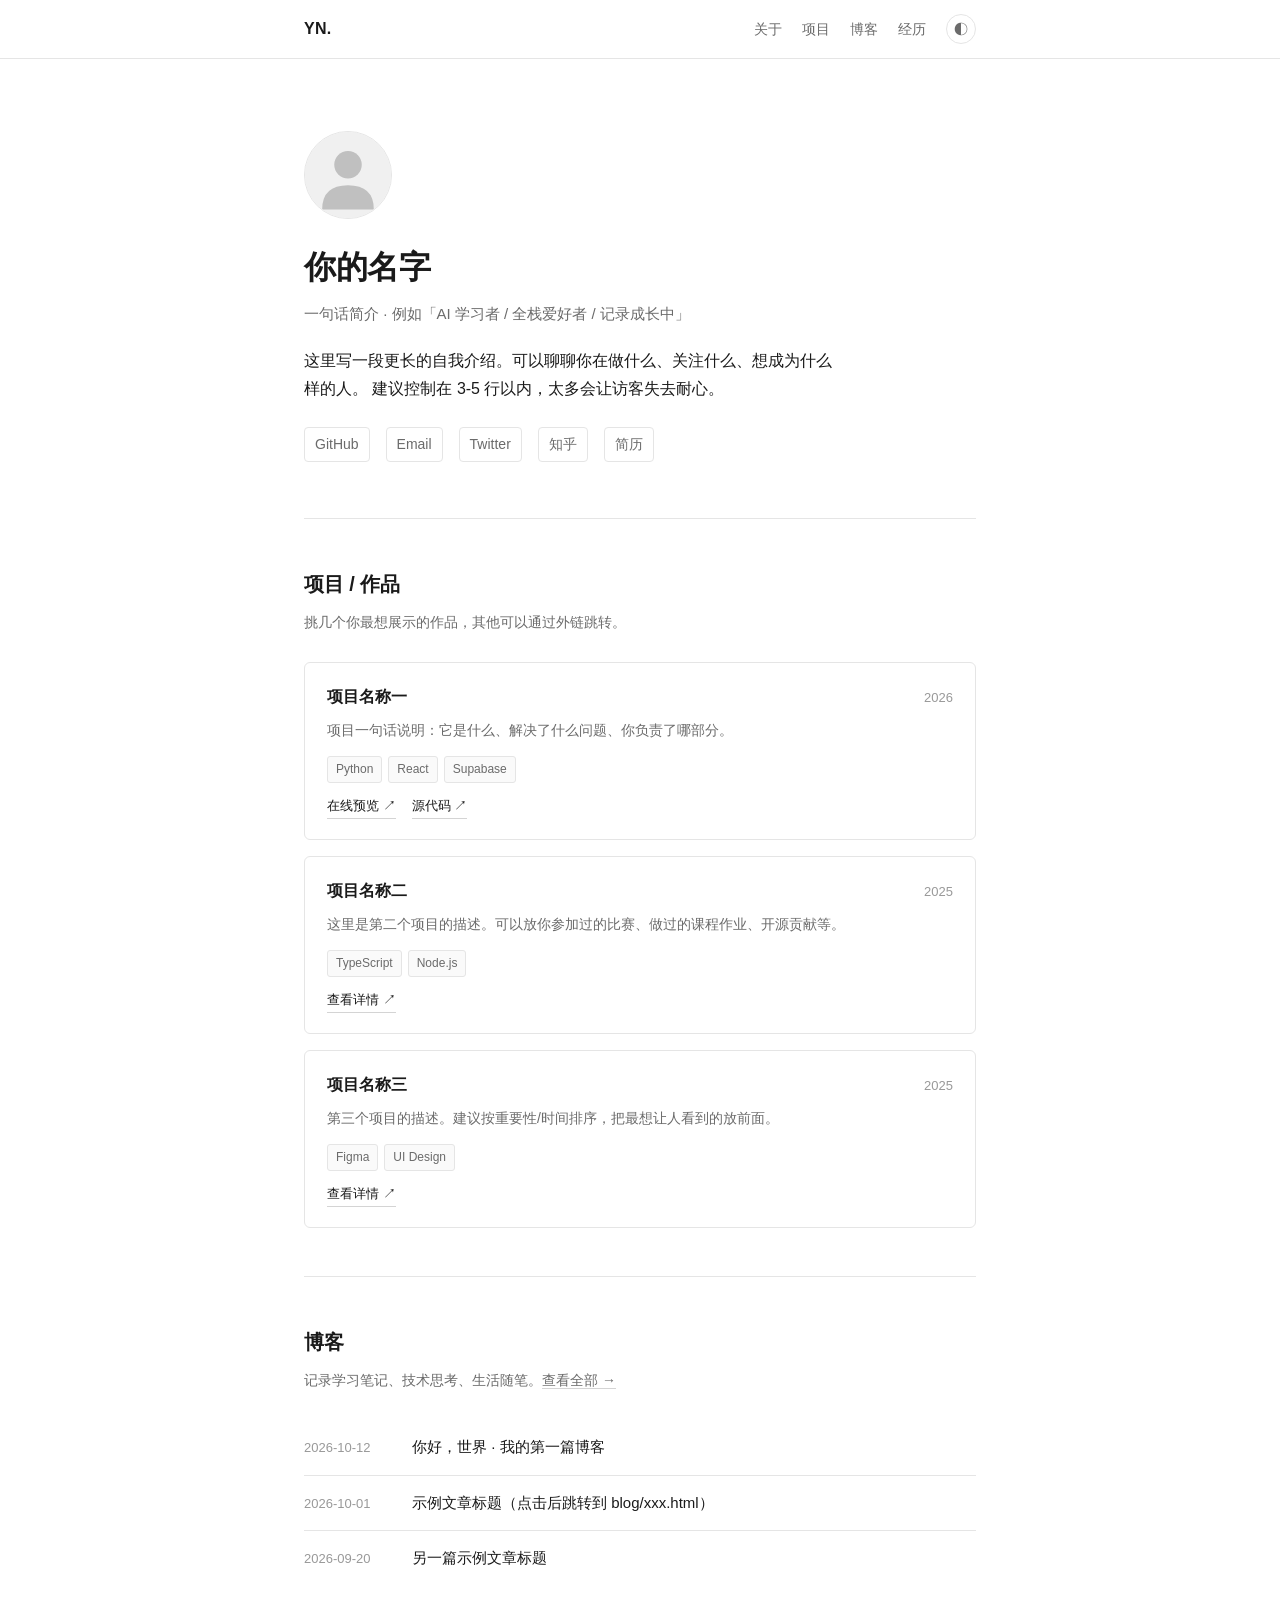
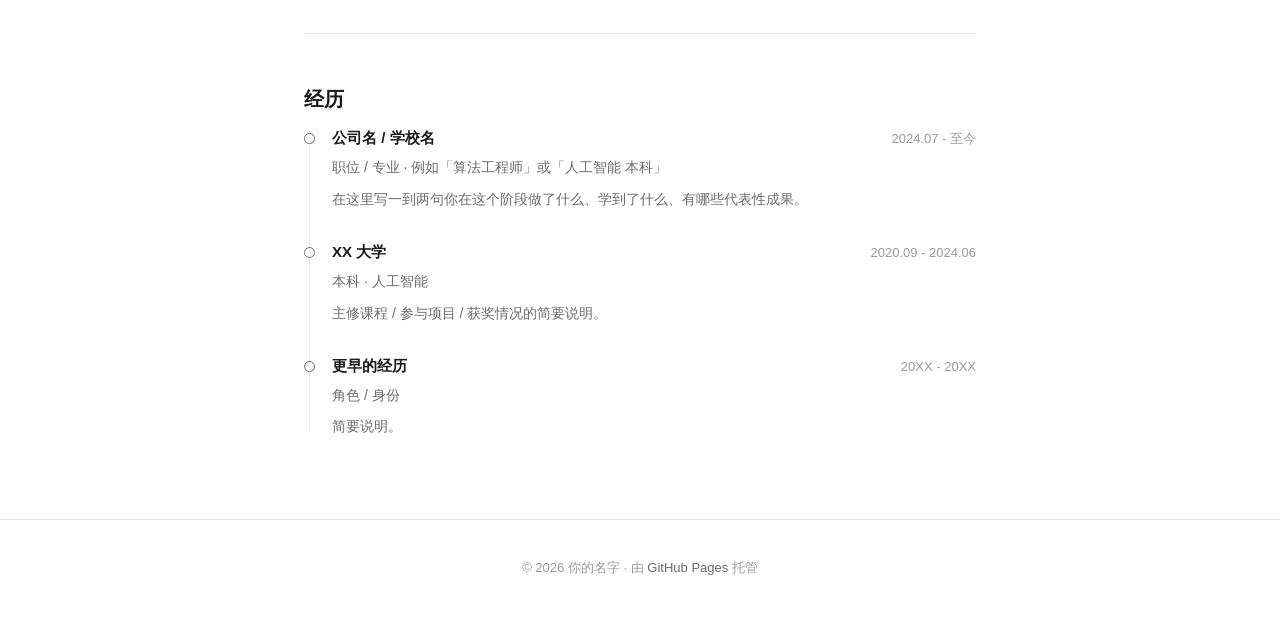
==== index.html @ 30de7ca3 "init: personal homepage skeleton" ====
<!DOCTYPE html>
<html lang="zh-CN">
<head>
  <meta charset="UTF-8" />
  <meta name="viewport" content="width=device-width, initial-scale=1.0" />
  <title>你的名字 · 个人主页</title>
  <meta name="description" content="个人主页 - 自我介绍、项目作品、博客文章与经历" />
  <link rel="stylesheet" href="styles.css" />
  <link rel="icon" href="assets/favicon.svg" type="image/svg+xml" />
</head>
<body>
  <!-- 顶部导航 -->
  <header class="nav">
    <div class="nav-inner">
      <a href="#top" class="nav-logo">YN.</a>
      <nav class="nav-links">
        <a href="#about">关于</a>
        <a href="#projects">项目</a>
        <a href="#blog">博客</a>
        <a href="#timeline">经历</a>
        <button id="theme-toggle" class="theme-toggle" aria-label="切换主题">◐</button>
      </nav>
    </div>
  </header>

  <main id="top" class="container">

    <!-- ========== 1. 自我介绍 ========== -->
    <section class="hero" id="about">
      <div class="hero-avatar">
        <!-- 替换成你自己的头像：把 assets/avatar.svg 换成 avatar.jpg 即可 -->
        <img src="assets/avatar.svg" alt="头像" />
      </div>
      <h1 class="hero-name">你的名字</h1>
      <p class="hero-tagline">一句话简介 · 例如「AI 学习者 / 全栈爱好者 / 记录成长中」</p>
      <p class="hero-bio">
        这里写一段更长的自我介绍。可以聊聊你在做什么、关注什么、想成为什么样的人。
        建议控制在 3-5 行以内，太多会让访客失去耐心。
      </p>
      <div class="hero-links">
        <a href="https://github.com/your-username" target="_blank" rel="noopener">GitHub</a>
        <a href="mailto:you@example.com">Email</a>
        <a href="https://twitter.com/your-username" target="_blank" rel="noopener">Twitter</a>
        <a href="https://www.zhihu.com/people/your-username" target="_blank" rel="noopener">知乎</a>
        <a href="assets/resume.pdf" target="_blank">简历</a>
      </div>
    </section>

    <!-- ========== 2. 项目 / 作品展示 ========== -->
    <section class="section" id="projects">
      <h2 class="section-title">项目 / 作品</h2>
      <p class="section-desc">挑几个你最想展示的作品，其他可以通过外链跳转。</p>

      <div class="project-grid">
        <!-- 项目卡片模板：复制这一块即可新增 -->
        <article class="card">
          <div class="card-header">
            <h3 class="card-title">项目名称一</h3>
            <span class="card-year">2026</span>
          </div>
          <p class="card-desc">
            项目一句话说明：它是什么、解决了什么问题、你负责了哪部分。
          </p>
          <div class="card-tags">
            <span class="tag">Python</span>
            <span class="tag">React</span>
            <span class="tag">Supabase</span>
          </div>
          <div class="card-links">
            <a href="https://your-demo-link.com" target="_blank" rel="noopener">在线预览 ↗</a>
            <a href="https://github.com/your-username/repo" target="_blank" rel="noopener">源代码 ↗</a>
          </div>
        </article>

        <article class="card">
          <div class="card-header">
            <h3 class="card-title">项目名称二</h3>
            <span class="card-year">2025</span>
          </div>
          <p class="card-desc">
            这里是第二个项目的描述。可以放你参加过的比赛、做过的课程作业、开源贡献等。
          </p>
          <div class="card-tags">
            <span class="tag">TypeScript</span>
            <span class="tag">Node.js</span>
          </div>
          <div class="card-links">
            <a href="#" target="_blank" rel="noopener">查看详情 ↗</a>
          </div>
        </article>

        <article class="card">
          <div class="card-header">
            <h3 class="card-title">项目名称三</h3>
            <span class="card-year">2025</span>
          </div>
          <p class="card-desc">
            第三个项目的描述。建议按重要性/时间排序，把最想让人看到的放前面。
          </p>
          <div class="card-tags">
            <span class="tag">Figma</span>
            <span class="tag">UI Design</span>
          </div>
          <div class="card-links">
            <a href="#" target="_blank" rel="noopener">查看详情 ↗</a>
          </div>
        </article>
      </div>
    </section>

    <!-- ========== 3. 博客文章 ========== -->
    <section class="section" id="blog">
      <h2 class="section-title">博客</h2>
      <p class="section-desc">记录学习笔记、技术思考、生活随笔。<a href="blog/index.html">查看全部 →</a></p>

      <ul class="post-list">
        <!-- 文章条目模板：复制这一行即可新增 -->
        <li class="post-item">
          <a href="blog/hello-world.html">
            <span class="post-date">2026-10-12</span>
            <span class="post-title">你好，世界 · 我的第一篇博客</span>
          </a>
        </li>
        <li class="post-item">
          <a href="#">
            <span class="post-date">2026-10-01</span>
            <span class="post-title">示例文章标题（点击后跳转到 blog/xxx.html）</span>
          </a>
        </li>
        <li class="post-item">
          <a href="#">
            <span class="post-date">2026-09-20</span>
            <span class="post-title">另一篇示例文章标题</span>
          </a>
        </li>
      </ul>
    </section>

    <!-- ========== 4. 简历 / 经历时间线 ========== -->
    <section class="section" id="timeline">
      <h2 class="section-title">经历</h2>

      <ol class="timeline">
        <!-- 时间线条目模板 -->
        <li class="timeline-item">
          <div class="timeline-marker"></div>
          <div class="timeline-content">
            <div class="timeline-header">
              <h3>公司名 / 学校名</h3>
              <span class="timeline-period">2024.07 - 至今</span>
            </div>
            <p class="timeline-role">职位 / 专业 · 例如「算法工程师」或「人工智能 本科」</p>
            <p class="timeline-desc">
              在这里写一到两句你在这个阶段做了什么、学到了什么、有哪些代表性成果。
            </p>
          </div>
        </li>

        <li class="timeline-item">
          <div class="timeline-marker"></div>
          <div class="timeline-content">
            <div class="timeline-header">
              <h3>XX 大学</h3>
              <span class="timeline-period">2020.09 - 2024.06</span>
            </div>
            <p class="timeline-role">本科 · 人工智能</p>
            <p class="timeline-desc">
              主修课程 / 参与项目 / 获奖情况的简要说明。
            </p>
          </div>
        </li>

        <li class="timeline-item">
          <div class="timeline-marker"></div>
          <div class="timeline-content">
            <div class="timeline-header">
              <h3>更早的经历</h3>
              <span class="timeline-period">20XX - 20XX</span>
            </div>
            <p class="timeline-role">角色 / 身份</p>
            <p class="timeline-desc">简要说明。</p>
          </div>
        </li>
      </ol>
    </section>

  </main>

  <footer class="footer">
    <div class="container">
      <p>© <span id="year">2026</span> 你的名字 · 由 <a href="https://pages.github.com/" target="_blank" rel="noopener">GitHub Pages</a> 托管</p>
    </div>
  </footer>

  <script src="script.js"></script>
</body>
</html>
---- styles.css ----
/* ============================================================
   极简黑白灰主题 · 个人主页样式
   所有颜色都走 CSS 变量，改主题色只改这里
   ============================================================ */

:root {
  /* 亮色主题（默认） */
  --bg: #ffffff;
  --bg-alt: #fafafa;
  --fg: #1a1a1a;
  --fg-muted: #6b6b6b;
  --fg-subtle: #999999;
  --border: #e5e5e5;
  --border-strong: #d4d4d4;
  --accent: #1a1a1a;
  --code-bg: #f5f5f5;
}

[data-theme="dark"] {
  /* 暗色主题 */
  --bg: #0f0f0f;
  --bg-alt: #161616;
  --fg: #ededed;
  --fg-muted: #a3a3a3;
  --fg-subtle: #737373;
  --border: #262626;
  --border-strong: #333333;
  --accent: #ededed;
  --code-bg: #1a1a1a;
}

/* ---------- 基础重置 ---------- */
*,
*::before,
*::after {
  box-sizing: border-box;
}

html {
  scroll-behavior: smooth;
  scroll-padding-top: 80px;
}

body {
  margin: 0;
  font-family: -apple-system, BlinkMacSystemFont, "Segoe UI", "PingFang SC",
    "Hiragino Sans GB", "Microsoft YaHei", "Helvetica Neue", Arial, sans-serif;
  font-size: 16px;
  line-height: 1.75;
  color: var(--fg);
  background: var(--bg);
  -webkit-font-smoothing: antialiased;
  -moz-osx-font-smoothing: grayscale;
  transition: background-color 0.25s ease, color 0.25s ease;
}

a {
  color: var(--fg);
  text-decoration: none;
  border-bottom: 1px solid transparent;
  transition: border-color 0.15s ease, opacity 0.15s ease;
}

a:hover {
  border-bottom-color: var(--fg);
}

img {
  max-width: 100%;
  display: block;
}

/* ---------- 布局容器 ---------- */
.container {
  max-width: 720px;
  margin: 0 auto;
  padding: 0 24px;
}

/* ---------- 顶部导航 ---------- */
.nav {
  position: sticky;
  top: 0;
  z-index: 10;
  background: var(--bg);
  border-bottom: 1px solid var(--border);
  backdrop-filter: saturate(180%) blur(6px);
}

.nav-inner {
  max-width: 720px;
  margin: 0 auto;
  padding: 14px 24px;
  display: flex;
  align-items: center;
  justify-content: space-between;
}

.nav-logo {
  font-weight: 700;
  letter-spacing: 0.02em;
  border-bottom: none;
}

.nav-links {
  display: flex;
  align-items: center;
  gap: 20px;
  font-size: 14px;
}

.nav-links a {
  color: var(--fg-muted);
  border-bottom: none;
}

.nav-links a:hover {
  color: var(--fg);
}

.theme-toggle {
  background: none;
  border: 1px solid var(--border);
  color: var(--fg-muted);
  width: 30px;
  height: 30px;
  border-radius: 50%;
  cursor: pointer;
  font-size: 14px;
  line-height: 1;
  transition: color 0.15s, border-color 0.15s;
}

.theme-toggle:hover {
  color: var(--fg);
  border-color: var(--border-strong);
}

/* ---------- Hero 区 ---------- */
.hero {
  padding: 72px 0 56px;
  text-align: left;
}

.hero-avatar {
  width: 88px;
  height: 88px;
  border-radius: 50%;
  overflow: hidden;
  border: 1px solid var(--border);
  margin-bottom: 20px;
  background: var(--bg-alt);
}

.hero-avatar img {
  width: 100%;
  height: 100%;
  object-fit: cover;
}

.hero-name {
  font-size: 32px;
  font-weight: 700;
  margin: 0 0 6px;
  letter-spacing: -0.01em;
}

.hero-tagline {
  font-size: 15px;
  color: var(--fg-muted);
  margin: 0 0 20px;
}

.hero-bio {
  font-size: 16px;
  color: var(--fg);
  margin: 0 0 24px;
  max-width: 60ch;
}

.hero-links {
  display: flex;
  flex-wrap: wrap;
  gap: 8px 16px;
  font-size: 14px;
}

.hero-links a {
  color: var(--fg-muted);
  padding: 4px 10px;
  border: 1px solid var(--border);
  border-radius: 4px;
  transition: all 0.15s ease;
}

.hero-links a:hover {
  color: var(--fg);
  border-color: var(--fg);
  border-bottom-color: var(--fg);
}

/* ---------- 通用 Section ---------- */
.section {
  padding: 48px 0;
  border-top: 1px solid var(--border);
}

.section-title {
  font-size: 20px;
  font-weight: 600;
  margin: 0 0 8px;
  letter-spacing: -0.005em;
}

.section-desc {
  font-size: 14px;
  color: var(--fg-muted);
  margin: 0 0 28px;
}

.section-desc a {
  color: var(--fg-muted);
  border-bottom: 1px solid var(--border-strong);
}

.section-desc a:hover {
  color: var(--fg);
  border-bottom-color: var(--fg);
}

/* ---------- 项目卡片 ---------- */
.project-grid {
  display: grid;
  grid-template-columns: 1fr;
  gap: 16px;
}

.card {
  border: 1px solid var(--border);
  border-radius: 6px;
  padding: 20px 22px;
  background: var(--bg);
  transition: border-color 0.15s ease, transform 0.15s ease;
}

.card:hover {
  border-color: var(--border-strong);
}

.card-header {
  display: flex;
  justify-content: space-between;
  align-items: baseline;
  margin-bottom: 8px;
  gap: 12px;
}

.card-title {
  font-size: 16px;
  font-weight: 600;
  margin: 0;
}

.card-year {
  font-size: 13px;
  color: var(--fg-subtle);
  font-variant-numeric: tabular-nums;
}

.card-desc {
  font-size: 14px;
  color: var(--fg-muted);
  margin: 0 0 14px;
  line-height: 1.65;
}

.card-tags {
  display: flex;
  flex-wrap: wrap;
  gap: 6px;
  margin-bottom: 12px;
}

.tag {
  font-size: 12px;
  color: var(--fg-muted);
  background: var(--bg-alt);
  border: 1px solid var(--border);
  padding: 2px 8px;
  border-radius: 3px;
}

.card-links {
  display: flex;
  gap: 16px;
  font-size: 13px;
}

.card-links a {
  color: var(--fg);
  border-bottom: 1px solid var(--border-strong);
}

.card-links a:hover {
  border-bottom-color: var(--fg);
}

/* ---------- 博客列表 ---------- */
.post-list {
  list-style: none;
  padding: 0;
  margin: 0;
}

.post-item {
  border-bottom: 1px solid var(--border);
}

.post-item:last-child {
  border-bottom: none;
}

.post-item a {
  display: flex;
  gap: 20px;
  align-items: baseline;
  padding: 14px 0;
  border-bottom: none;
  color: var(--fg);
}

.post-item a:hover .post-title {
  border-bottom: 1px solid var(--fg);
}

.post-date {
  font-size: 13px;
  color: var(--fg-subtle);
  font-variant-numeric: tabular-nums;
  flex-shrink: 0;
  width: 88px;
}

.post-title {
  font-size: 15px;
  flex: 1;
}

/* ---------- 时间线 ---------- */
.timeline {
  list-style: none;
  padding: 0;
  margin: 0;
  position: relative;
}

.timeline::before {
  content: "";
  position: absolute;
  left: 5px;
  top: 8px;
  bottom: 8px;
  width: 1px;
  background: var(--border);
}

.timeline-item {
  position: relative;
  padding-left: 28px;
  padding-bottom: 28px;
}

.timeline-item:last-child {
  padding-bottom: 0;
}

.timeline-marker {
  position: absolute;
  left: 0;
  top: 8px;
  width: 11px;
  height: 11px;
  border-radius: 50%;
  background: var(--bg);
  border: 1px solid var(--fg-muted);
}

.timeline-header {
  display: flex;
  justify-content: space-between;
  align-items: baseline;
  gap: 12px;
  flex-wrap: wrap;
}

.timeline-header h3 {
  font-size: 15px;
  font-weight: 600;
  margin: 0;
}

.timeline-period {
  font-size: 13px;
  color: var(--fg-subtle);
  font-variant-numeric: tabular-nums;
}

.timeline-role {
  font-size: 14px;
  color: var(--fg-muted);
  margin: 4px 0 8px;
}

.timeline-desc {
  font-size: 14px;
  color: var(--fg-muted);
  margin: 0;
  line-height: 1.65;
}

/* ---------- 页脚 ---------- */
.footer {
  border-top: 1px solid var(--border);
  padding: 24px 0 40px;
  margin-top: 32px;
  font-size: 13px;
  color: var(--fg-subtle);
  text-align: center;
}

.footer a {
  color: var(--fg-muted);
}

/* ---------- 博客文章页样式 ---------- */
.post-page {
  padding: 56px 0 40px;
}

.post-page h1 {
  font-size: 28px;
  margin: 0 0 8px;
  letter-spacing: -0.01em;
}

.post-meta {
  font-size: 13px;
  color: var(--fg-subtle);
  margin-bottom: 40px;
  font-variant-numeric: tabular-nums;
}

.post-content h2 {
  font-size: 20px;
  margin: 40px 0 12px;
  font-weight: 600;
}

.post-content h3 {
  font-size: 17px;
  margin: 28px 0 8px;
  font-weight: 600;
}

.post-content p {
  margin: 0 0 16px;
}

.post-content ul,
.post-content ol {
  padding-left: 24px;
  margin: 0 0 16px;
}

.post-content li {
  margin-bottom: 4px;
}

.post-content code {
  font-family: "SF Mono", Menlo, Consolas, monospace;
  font-size: 14px;
  background: var(--code-bg);
  padding: 2px 6px;
  border-radius: 3px;
}

.post-content pre {
  background: var(--code-bg);
  padding: 16px;
  border-radius: 6px;
  overflow-x: auto;
  border: 1px solid var(--border);
}

.post-content pre code {
  background: none;
  padding: 0;
}

.post-content blockquote {
  border-left: 2px solid var(--border-strong);
  padding-left: 16px;
  color: var(--fg-muted);
  margin: 16px 0;
}

.post-back {
  display: inline-block;
  margin-top: 48px;
  font-size: 14px;
  color: var(--fg-muted);
}

/* ---------- 响应式 ---------- */
@media (max-width: 600px) {
  .nav-links {
    gap: 14px;
    font-size: 13px;
  }

  .hero {
    padding: 48px 0 40px;
  }

  .hero-name {
    font-size: 26px;
  }

  .hero-avatar {
    width: 72px;
    height: 72px;
  }

  .section {
    padding: 36px 0;
  }

  .post-item a {
    flex-direction: column;
    gap: 4px;
  }

  .post-date {
    width: auto;
  }

  .timeline-header {
    flex-direction: column;
    gap: 2px;
  }
}
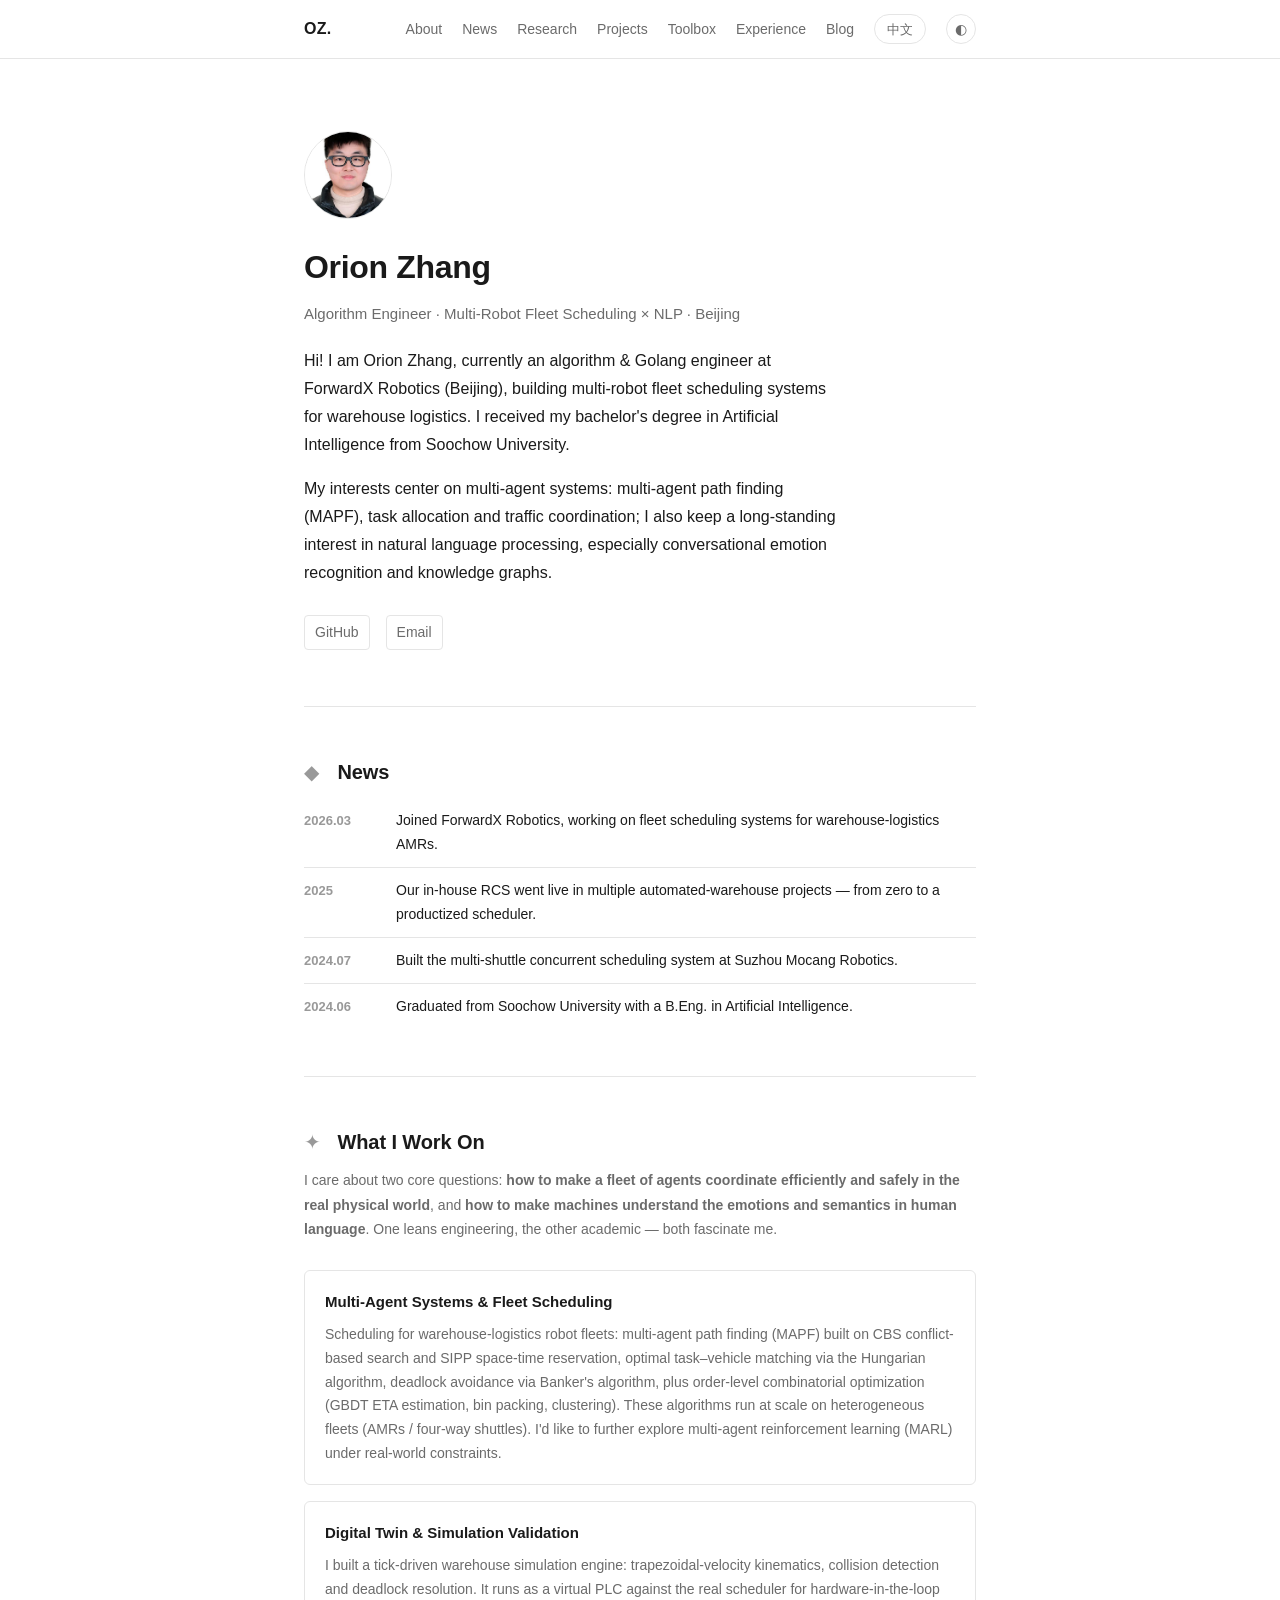
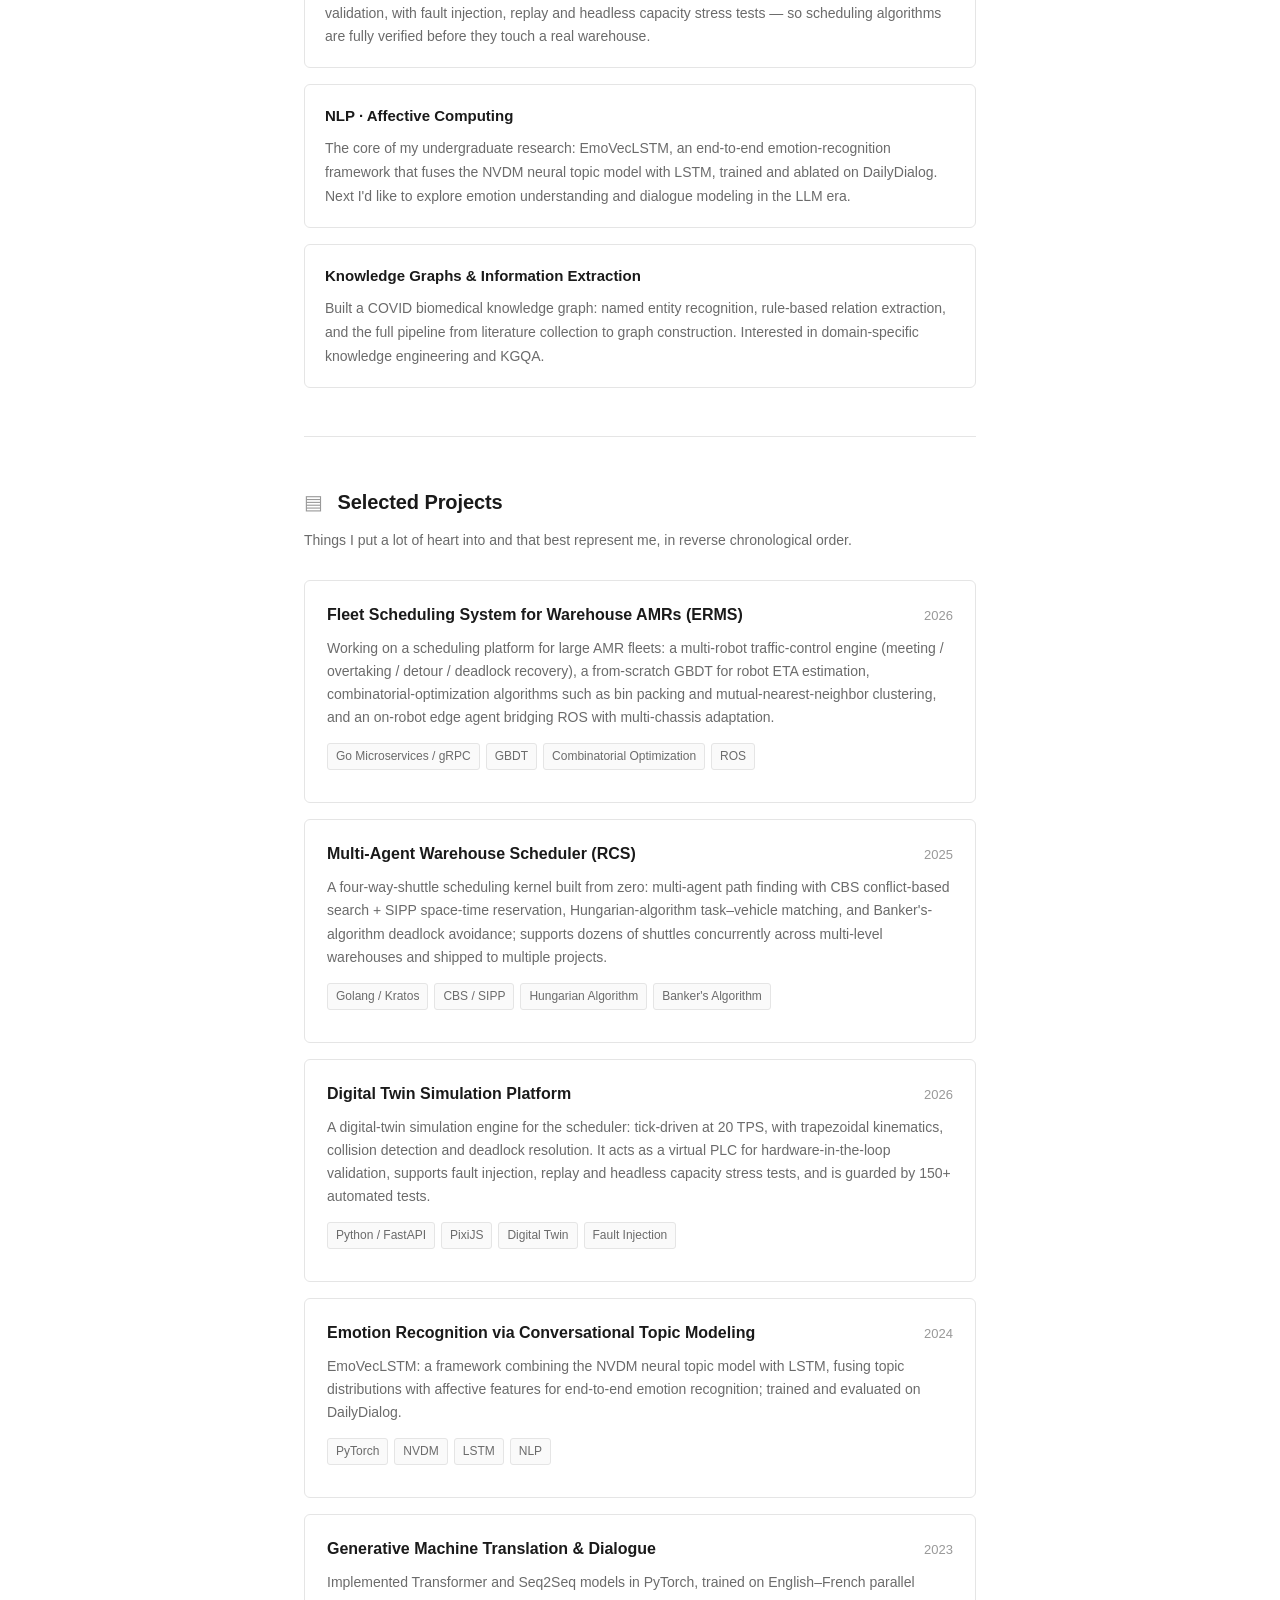
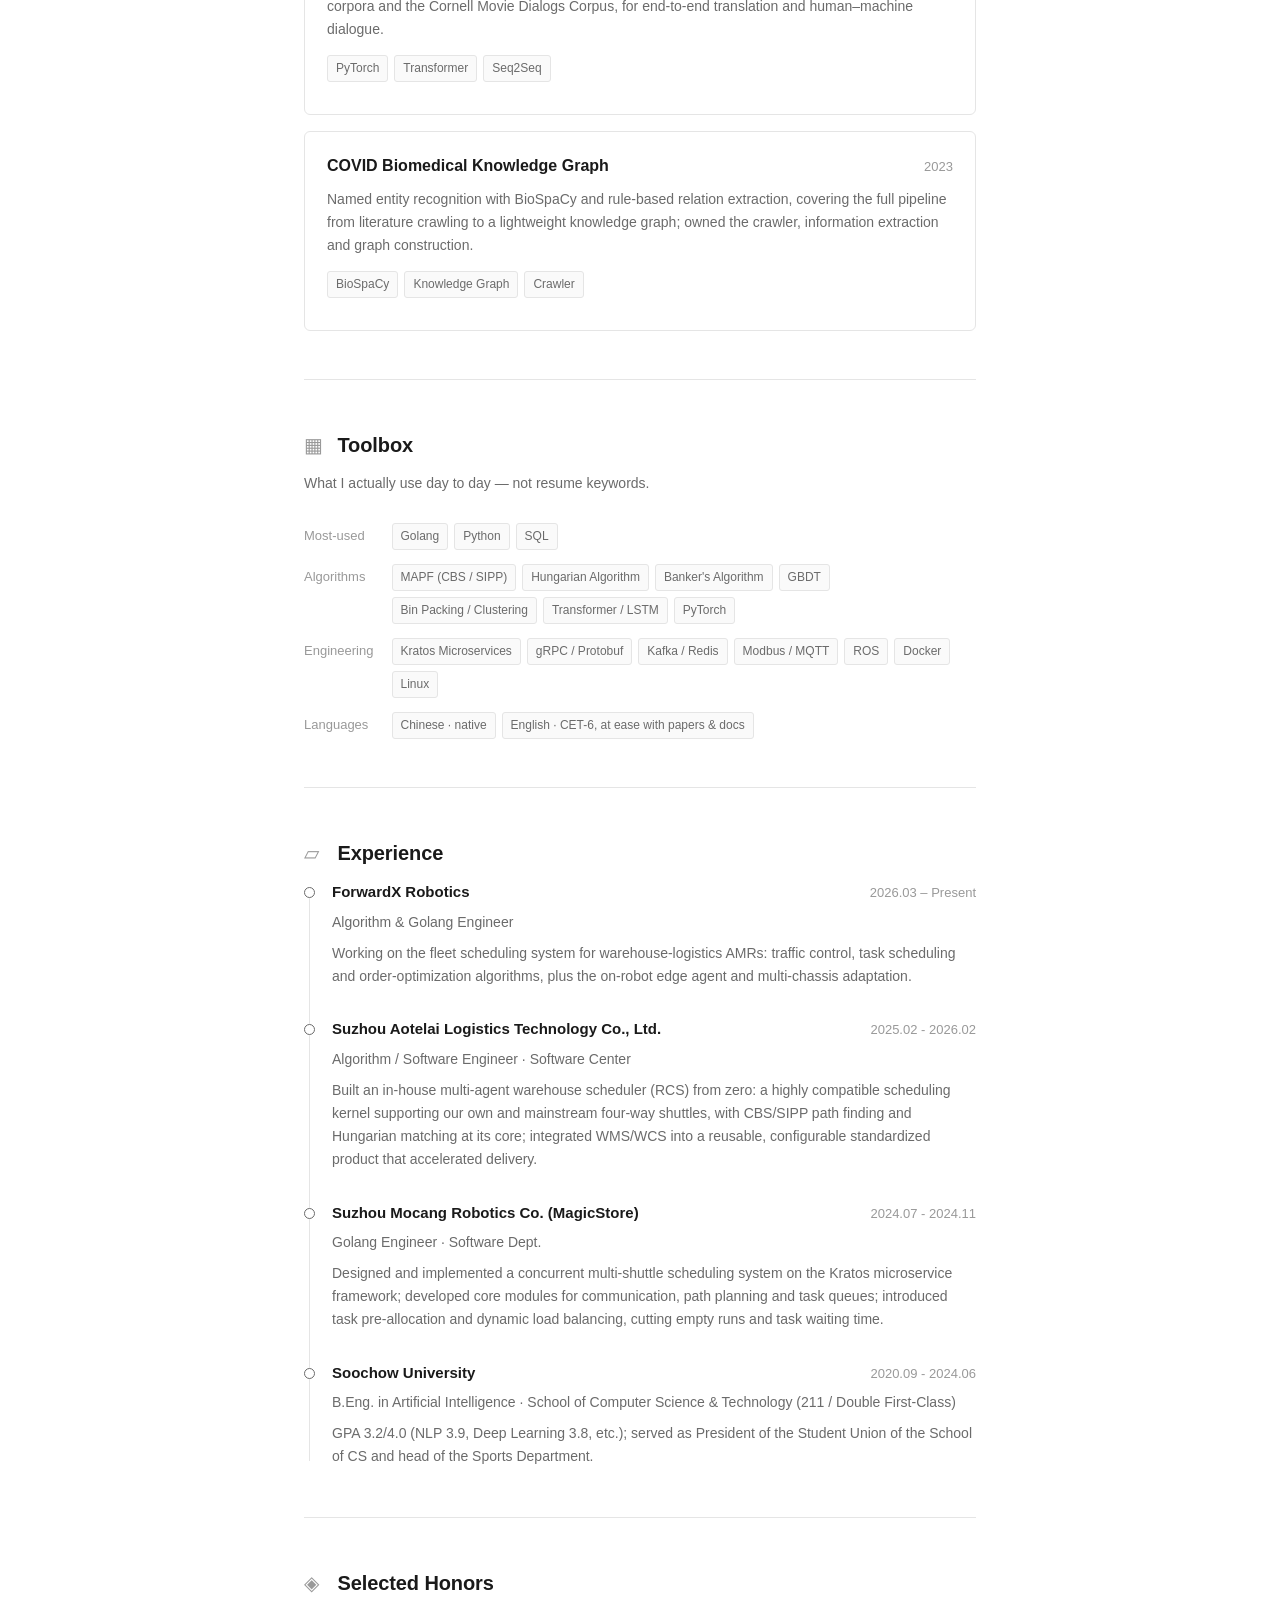
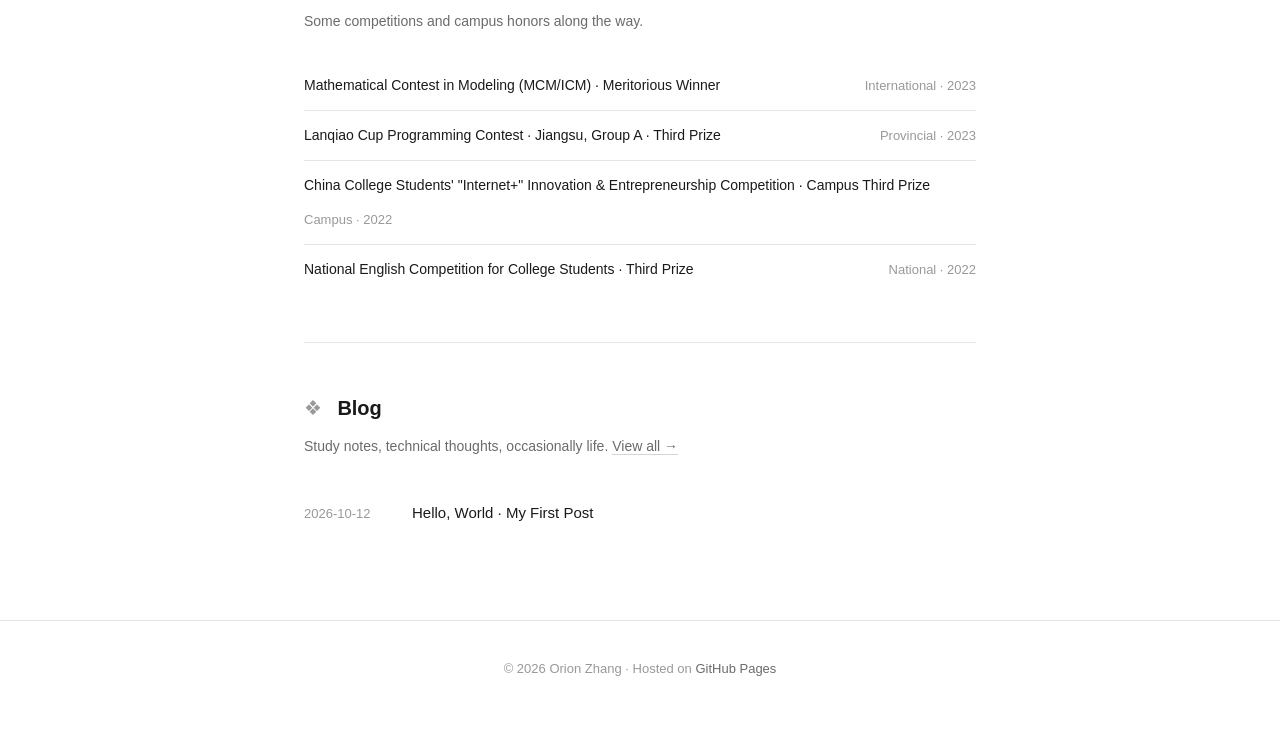
==== commit 6e6d4dda: "feat: 重构个人主页 — 双轨定位 / 中英双语 / 真实头像 定位升级为多机器人集群调度与多智能体路径规划（MAPF/CBS/SIPP），新增近况、研究方向、工具箱、荣誉板块；默认英文+中文切换" ====
--- a/index.html
+++ b/index.html
@@ -1,10 +1,10 @@
 <!DOCTYPE html>
-<html lang="zh-CN">
+<html lang="en">
 <head>
   <meta charset="UTF-8" />
   <meta name="viewport" content="width=device-width, initial-scale=1.0" />
-  <title>你的名字 · 个人主页</title>
-  <meta name="description" content="个人主页 - 自我介绍、项目作品、博客文章与经历" />
+  <title>Orion Zhang · Homepage</title>
+  <meta name="description" content="Orion Zhang - Algorithm engineer focusing on multi-agent path finding and robot fleet scheduling (MAPF / CBS / SIPP), with interests in NLP" />
   <link rel="stylesheet" href="styles.css" />
   <link rel="icon" href="assets/favicon.svg" type="image/svg+xml" />
 </head>
@@ -12,13 +12,17 @@
   <!-- 顶部导航 -->
   <header class="nav">
     <div class="nav-inner">
-      <a href="#top" class="nav-logo">YN.</a>
+      <a href="#top" class="nav-logo">OZ.</a>
       <nav class="nav-links">
-        <a href="#about">关于</a>
-        <a href="#projects">项目</a>
-        <a href="#blog">博客</a>
-        <a href="#timeline">经历</a>
-        <button id="theme-toggle" class="theme-toggle" aria-label="切换主题">◐</button>
+        <a href="#about" data-i18n="nav.about">About</a>
+        <a href="#news" data-i18n="nav.news">News</a>
+        <a href="#research" data-i18n="nav.research">Research</a>
+        <a href="#projects" data-i18n="nav.projects">Projects</a>
+        <a href="#toolbox" data-i18n="nav.toolbox">Toolbox</a>
+        <a href="#timeline" data-i18n="nav.timeline">Experience</a>
+        <a href="#blog" data-i18n="nav.blog">Blog</a>
+        <button id="lang-toggle" class="lang-toggle" aria-label="Switch language">中文</button>
+        <button id="theme-toggle" class="theme-toggle" aria-label="Toggle theme">◐</button>
       </nav>
     </div>
   </header>
@@ -28,117 +32,286 @@
     <!-- ========== 1. 自我介绍 ========== -->
     <section class="hero" id="about">
       <div class="hero-avatar">
-        <!-- 替换成你自己的头像：把 assets/avatar.svg 换成 avatar.jpg 即可 -->
-        <img src="assets/avatar.svg" alt="头像" />
+        <!-- 替换成真实头像时：把图片放到 assets/ 下并修改 src 即可 -->
+        <img src="assets/avatar.jpg" alt="Portrait of Orion Zhang" />
       </div>
-      <h1 class="hero-name">你的名字</h1>
-      <p class="hero-tagline">一句话简介 · 例如「AI 学习者 / 全栈爱好者 / 记录成长中」</p>
-      <p class="hero-bio">
-        这里写一段更长的自我介绍。可以聊聊你在做什么、关注什么、想成为什么样的人。
-        建议控制在 3-5 行以内，太多会让访客失去耐心。
+      <h1 class="hero-name" data-i18n="hero.name">Orion Zhang</h1>
+      <p class="hero-tagline" data-i18n="hero.tagline">Algorithm Engineer · Multi-Robot Fleet Scheduling × NLP · Beijing</p>
+      <p class="hero-bio" data-i18n="hero.bio1">
+        Hi! I am Orion Zhang, currently an algorithm &amp; Golang engineer at ForwardX Robotics (Beijing),
+        building multi-robot fleet scheduling systems for warehouse logistics.
+        I received my bachelor's degree in Artificial Intelligence from Soochow University.
+      </p>
+      <p class="hero-bio" data-i18n="hero.bio2">
+        My interests center on multi-agent systems: multi-agent path finding (MAPF),
+        task allocation and traffic coordination; I also keep a long-standing interest in
+        natural language processing, especially conversational emotion recognition and knowledge graphs.
       </p>
       <div class="hero-links">
-        <a href="https://github.com/your-username" target="_blank" rel="noopener">GitHub</a>
-        <a href="mailto:you@example.com">Email</a>
-        <a href="https://twitter.com/your-username" target="_blank" rel="noopener">Twitter</a>
-        <a href="https://www.zhihu.com/people/your-username" target="_blank" rel="noopener">知乎</a>
-        <a href="assets/resume.pdf" target="_blank">简历</a>
+        <a href="https://github.com/Bussterflowre" target="_blank" rel="noopener">GitHub</a>
+        <a href="mailto:1342329788@qq.com">Email</a>
+        <!-- 如有简历 PDF，放入 assets/ 后取消注释：
+        <a href="assets/resume.pdf" target="_blank" rel="noopener">CV (PDF)</a>
+        -->
       </div>
     </section>
 
-    <!-- ========== 2. 项目 / 作品展示 ========== -->
+    <!-- ========== 1.5 近况 ========== -->
+    <section class="section" id="news">
+      <h2 class="section-title"><span class="symbol">◆</span> <span data-i18n="news.title">News</span></h2>
+      <ul class="news-list">
+        <!-- 近况条目模板：复制这一行即可新增，新的事放最上面 -->
+        <li class="news-item">
+          <span class="news-date">2026.03</span>
+          <span class="news-text" data-i18n="news.i1">Joined ForwardX Robotics, working on fleet scheduling systems for warehouse-logistics AMRs.</span>
+        </li>
+        <li class="news-item">
+          <span class="news-date">2025</span>
+          <span class="news-text" data-i18n="news.i2">Our in-house RCS went live in multiple automated-warehouse projects — from zero to a productized scheduler.</span>
+        </li>
+        <li class="news-item">
+          <span class="news-date">2024.07</span>
+          <span class="news-text" data-i18n="news.i3">Built the multi-shuttle concurrent scheduling system at Suzhou Mocang Robotics.</span>
+        </li>
+        <li class="news-item">
+          <span class="news-date">2024.06</span>
+          <span class="news-text" data-i18n="news.i4">Graduated from Soochow University with a B.Eng. in Artificial Intelligence.</span>
+        </li>
+      </ul>
+    </section>
+
+    <!-- ========== 2. 研究方向 ========== -->
+    <section class="section" id="research">
+      <h2 class="section-title"><span class="symbol">✦</span> <span data-i18n="research.title">What I Work On</span></h2>
+      <p class="section-desc" data-i18n="research.desc">
+        I care about two core questions:
+        <strong>how to make a fleet of agents coordinate efficiently and safely in the real physical world</strong>,
+        and <strong>how to make machines understand the emotions and semantics in human language</strong>.
+        One leans engineering, the other academic — both fascinate me.
+      </p>
+
+      <div class="interest-grid">
+        <article class="interest-item">
+          <h3 data-i18n="res.a.title">Multi-Agent Systems &amp; Fleet Scheduling</h3>
+          <p data-i18n="res.a.desc">
+            Scheduling for warehouse-logistics robot fleets: multi-agent path finding (MAPF) built on
+            CBS conflict-based search and SIPP space-time reservation, optimal task–vehicle matching
+            via the Hungarian algorithm, deadlock avoidance via Banker's algorithm, plus order-level
+            combinatorial optimization (GBDT ETA estimation, bin packing, clustering).
+            These algorithms run at scale on heterogeneous fleets (AMRs / four-way shuttles).
+            I'd like to further explore multi-agent reinforcement learning (MARL) under real-world constraints.
+          </p>
+        </article>
+
+        <article class="interest-item">
+          <h3 data-i18n="res.b.title">Digital Twin &amp; Simulation Validation</h3>
+          <p data-i18n="res.b.desc">
+            I built a tick-driven warehouse simulation engine: trapezoidal-velocity kinematics,
+            collision detection and deadlock resolution. It runs as a virtual PLC against the real
+            scheduler for hardware-in-the-loop validation, with fault injection, replay and headless
+            capacity stress tests — so scheduling algorithms are fully verified before they touch a real warehouse.
+          </p>
+        </article>
+
+        <article class="interest-item">
+          <h3 data-i18n="res.c.title">NLP · Affective Computing</h3>
+          <p data-i18n="res.c.desc">
+            The core of my undergraduate research: EmoVecLSTM, an end-to-end emotion-recognition
+            framework that fuses the NVDM neural topic model with LSTM, trained and ablated on DailyDialog.
+            Next I'd like to explore emotion understanding and dialogue modeling in the LLM era.
+          </p>
+        </article>
+
+        <article class="interest-item">
+          <h3 data-i18n="res.d.title">Knowledge Graphs &amp; Information Extraction</h3>
+          <p data-i18n="res.d.desc">
+            Built a COVID biomedical knowledge graph: named entity recognition, rule-based relation
+            extraction, and the full pipeline from literature collection to graph construction.
+            Interested in domain-specific knowledge engineering and KGQA.
+          </p>
+        </article>
+      </div>
+
+      <!-- 如有论文、专利或竞赛成果，按此模板补充：
+      <h3 class="sub-title"><span data-i18n="pub.title">Publications</span></h3>
+      <ul class="pub-list">
+        <li>
+          <span class="pub-title">Paper title</span>
+          <span class="pub-meta">Authors · Venue · Year</span>
+        </li>
+      </ul>
+      -->
+    </section>
+
+    <!-- ========== 3. 项目 ========== -->
     <section class="section" id="projects">
-      <h2 class="section-title">项目 / 作品</h2>
-      <p class="section-desc">挑几个你最想展示的作品，其他可以通过外链跳转。</p>
+      <h2 class="section-title"><span class="symbol">▤</span> <span data-i18n="projects.title">Selected Projects</span></h2>
+      <p class="section-desc" data-i18n="projects.desc">Things I put a lot of heart into and that best represent me, in reverse chronological order.</p>
 
       <div class="project-grid">
         <!-- 项目卡片模板：复制这一块即可新增 -->
         <article class="card">
           <div class="card-header">
-            <h3 class="card-title">项目名称一</h3>
+            <h3 class="card-title" data-i18n="proj1.title">Fleet Scheduling System for Warehouse AMRs (ERMS)</h3>
             <span class="card-year">2026</span>
           </div>
-          <p class="card-desc">
-            项目一句话说明：它是什么、解决了什么问题、你负责了哪部分。
-          </p>
-          <div class="card-tags">
+          <p class="card-desc" data-i18n="proj1.desc">
+            Working on a scheduling platform for large AMR fleets: a multi-robot traffic-control
+            engine (meeting / overtaking / detour / deadlock recovery), a from-scratch GBDT for
+            robot ETA estimation, combinatorial-optimization algorithms such as bin packing and
+            mutual-nearest-neighbor clustering, and an on-robot edge agent bridging ROS with multi-chassis adaptation.
+          </p>
+          <div class="card-tags">
+            <span class="tag" data-i18n="proj1.t1">Go Microservices / gRPC</span>
+            <span class="tag">GBDT</span>
+            <span class="tag" data-i18n="proj1.t3">Combinatorial Optimization</span>
+            <span class="tag">ROS</span>
+          </div>
+        </article>
+
+        <article class="card">
+          <div class="card-header">
+            <h3 class="card-title" data-i18n="proj2.title">Multi-Agent Warehouse Scheduler (RCS)</h3>
+            <span class="card-year">2025</span>
+          </div>
+          <p class="card-desc" data-i18n="proj2.desc">
+            A four-way-shuttle scheduling kernel built from zero: multi-agent path finding with
+            CBS conflict-based search + SIPP space-time reservation, Hungarian-algorithm task–vehicle
+            matching, and Banker's-algorithm deadlock avoidance; supports dozens of shuttles
+            concurrently across multi-level warehouses and shipped to multiple projects.
+          </p>
+          <div class="card-tags">
+            <span class="tag">Golang / Kratos</span>
+            <span class="tag">CBS / SIPP</span>
+            <span class="tag" data-i18n="proj2.t3">Hungarian Algorithm</span>
+            <span class="tag" data-i18n="proj2.t4">Banker's Algorithm</span>
+          </div>
+        </article>
+
+        <article class="card">
+          <div class="card-header">
+            <h3 class="card-title" data-i18n="proj3.title">Digital Twin Simulation Platform</h3>
+            <span class="card-year">2026</span>
+          </div>
+          <p class="card-desc" data-i18n="proj3.desc">
+            A digital-twin simulation engine for the scheduler: tick-driven at 20 TPS, with
+            trapezoidal kinematics, collision detection and deadlock resolution. It acts as a
+            virtual PLC for hardware-in-the-loop validation, supports fault injection, replay and
+            headless capacity stress tests, and is guarded by 150+ automated tests.
+          </p>
+          <div class="card-tags">
+            <span class="tag">Python / FastAPI</span>
+            <span class="tag">PixiJS</span>
+            <span class="tag" data-i18n="proj3.t3">Digital Twin</span>
+            <span class="tag" data-i18n="proj3.t4">Fault Injection</span>
+          </div>
+        </article>
+
+        <article class="card">
+          <div class="card-header">
+            <h3 class="card-title" data-i18n="proj4.title">Emotion Recognition via Conversational Topic Modeling</h3>
+            <span class="card-year">2024</span>
+          </div>
+          <p class="card-desc" data-i18n="proj4.desc">
+            EmoVecLSTM: a framework combining the NVDM neural topic model with LSTM, fusing topic
+            distributions with affective features for end-to-end emotion recognition;
+            trained and evaluated on DailyDialog.
+          </p>
+          <div class="card-tags">
+            <span class="tag">PyTorch</span>
+            <span class="tag">NVDM</span>
+            <span class="tag">LSTM</span>
+            <span class="tag">NLP</span>
+          </div>
+        </article>
+
+        <article class="card">
+          <div class="card-header">
+            <h3 class="card-title" data-i18n="proj5.title">Generative Machine Translation &amp; Dialogue</h3>
+            <span class="card-year">2023</span>
+          </div>
+          <p class="card-desc" data-i18n="proj5.desc">
+            Implemented Transformer and Seq2Seq models in PyTorch, trained on English–French
+            parallel corpora and the Cornell Movie Dialogs Corpus, for end-to-end translation
+            and human–machine dialogue.
+          </p>
+          <div class="card-tags">
+            <span class="tag">PyTorch</span>
+            <span class="tag">Transformer</span>
+            <span class="tag">Seq2Seq</span>
+          </div>
+        </article>
+
+        <article class="card">
+          <div class="card-header">
+            <h3 class="card-title" data-i18n="proj6.title">COVID Biomedical Knowledge Graph</h3>
+            <span class="card-year">2023</span>
+          </div>
+          <p class="card-desc" data-i18n="proj6.desc">
+            Named entity recognition with BioSpaCy and rule-based relation extraction, covering
+            the full pipeline from literature crawling to a lightweight knowledge graph;
+            owned the crawler, information extraction and graph construction.
+          </p>
+          <div class="card-tags">
+            <span class="tag">BioSpaCy</span>
+            <span class="tag" data-i18n="proj6.t2">Knowledge Graph</span>
+            <span class="tag" data-i18n="proj6.t3">Crawler</span>
+          </div>
+        </article>
+      </div>
+    </section>
+
+    <!-- ========== 4. 工具箱 ========== -->
+    <section class="section" id="toolbox">
+      <h2 class="section-title"><span class="symbol">▦</span> <span data-i18n="toolbox.title">Toolbox</span></h2>
+      <p class="section-desc" data-i18n="toolbox.desc">What I actually use day to day — not resume keywords.</p>
+
+      <div class="toolbox">
+        <div class="tb-row">
+          <span class="tb-cat" data-i18n="tb.cat1">Most-used</span>
+          <div class="tb-tags">
+            <span class="tag">Golang</span>
             <span class="tag">Python</span>
-            <span class="tag">React</span>
-            <span class="tag">Supabase</span>
-          </div>
-          <div class="card-links">
-            <a href="https://your-demo-link.com" target="_blank" rel="noopener">在线预览 ↗</a>
-            <a href="https://github.com/your-username/repo" target="_blank" rel="noopener">源代码 ↗</a>
-          </div>
-        </article>
-
-        <article class="card">
-          <div class="card-header">
-            <h3 class="card-title">项目名称二</h3>
-            <span class="card-year">2025</span>
-          </div>
-          <p class="card-desc">
-            这里是第二个项目的描述。可以放你参加过的比赛、做过的课程作业、开源贡献等。
-          </p>
-          <div class="card-tags">
-            <span class="tag">TypeScript</span>
-            <span class="tag">Node.js</span>
-          </div>
-          <div class="card-links">
-            <a href="#" target="_blank" rel="noopener">查看详情 ↗</a>
-          </div>
-        </article>
-
-        <article class="card">
-          <div class="card-header">
-            <h3 class="card-title">项目名称三</h3>
-            <span class="card-year">2025</span>
-          </div>
-          <p class="card-desc">
-            第三个项目的描述。建议按重要性/时间排序，把最想让人看到的放前面。
-          </p>
-          <div class="card-tags">
-            <span class="tag">Figma</span>
-            <span class="tag">UI Design</span>
-          </div>
-          <div class="card-links">
-            <a href="#" target="_blank" rel="noopener">查看详情 ↗</a>
-          </div>
-        </article>
+            <span class="tag">SQL</span>
+          </div>
+        </div>
+        <div class="tb-row">
+          <span class="tb-cat" data-i18n="tb.cat2">Algorithms</span>
+          <div class="tb-tags">
+            <span class="tag" data-i18n="tb.a1">MAPF (CBS / SIPP)</span>
+            <span class="tag" data-i18n="tb.a2">Hungarian Algorithm</span>
+            <span class="tag" data-i18n="tb.a3">Banker's Algorithm</span>
+            <span class="tag">GBDT</span>
+            <span class="tag" data-i18n="tb.a5">Bin Packing / Clustering</span>
+            <span class="tag">Transformer / LSTM</span>
+            <span class="tag">PyTorch</span>
+          </div>
+        </div>
+        <div class="tb-row">
+          <span class="tb-cat" data-i18n="tb.cat3">Engineering</span>
+          <div class="tb-tags">
+            <span class="tag" data-i18n="tb.e1">Kratos Microservices</span>
+            <span class="tag">gRPC / Protobuf</span>
+            <span class="tag">Kafka / Redis</span>
+            <span class="tag">Modbus / MQTT</span>
+            <span class="tag">ROS</span>
+            <span class="tag">Docker</span>
+            <span class="tag">Linux</span>
+          </div>
+        </div>
+        <div class="tb-row">
+          <span class="tb-cat" data-i18n="tb.cat4">Languages</span>
+          <div class="tb-tags">
+            <span class="tag" data-i18n="tb.l1">Chinese · native</span>
+            <span class="tag" data-i18n="tb.l2">English · CET-6, at ease with papers &amp; docs</span>
+          </div>
+        </div>
       </div>
     </section>
 
-    <!-- ========== 3. 博客文章 ========== -->
-    <section class="section" id="blog">
-      <h2 class="section-title">博客</h2>
-      <p class="section-desc">记录学习笔记、技术思考、生活随笔。<a href="blog/index.html">查看全部 →</a></p>
-
-      <ul class="post-list">
-        <!-- 文章条目模板：复制这一行即可新增 -->
-        <li class="post-item">
-          <a href="blog/hello-world.html">
-            <span class="post-date">2026-10-12</span>
-            <span class="post-title">你好，世界 · 我的第一篇博客</span>
-          </a>
-        </li>
-        <li class="post-item">
-          <a href="#">
-            <span class="post-date">2026-10-01</span>
-            <span class="post-title">示例文章标题（点击后跳转到 blog/xxx.html）</span>
-          </a>
-        </li>
-        <li class="post-item">
-          <a href="#">
-            <span class="post-date">2026-09-20</span>
-            <span class="post-title">另一篇示例文章标题</span>
-          </a>
-        </li>
-      </ul>
-    </section>
-
-    <!-- ========== 4. 简历 / 经历时间线 ========== -->
+    <!-- ========== 5. 经历时间线 ========== -->
     <section class="section" id="timeline">
-      <h2 class="section-title">经历</h2>
+      <h2 class="section-title"><span class="symbol">▱</span> <span data-i18n="timeline.title">Experience</span></h2>
 
       <ol class="timeline">
         <!-- 时间线条目模板 -->
@@ -146,12 +319,14 @@
           <div class="timeline-marker"></div>
           <div class="timeline-content">
             <div class="timeline-header">
-              <h3>公司名 / 学校名</h3>
-              <span class="timeline-period">2024.07 - 至今</span>
+              <h3 data-i18n="tl1.org">ForwardX Robotics</h3>
+              <span class="timeline-period" data-i18n="tl1.period">2026.03 – Present</span>
             </div>
-            <p class="timeline-role">职位 / 专业 · 例如「算法工程师」或「人工智能 本科」</p>
-            <p class="timeline-desc">
-              在这里写一到两句你在这个阶段做了什么、学到了什么、有哪些代表性成果。
+            <p class="timeline-role" data-i18n="tl1.role">Algorithm &amp; Golang Engineer</p>
+            <p class="timeline-desc" data-i18n="tl1.desc">
+              Working on the fleet scheduling system for warehouse-logistics AMRs: traffic control,
+              task scheduling and order-optimization algorithms, plus the on-robot edge agent
+              and multi-chassis adaptation.
             </p>
           </div>
         </li>
@@ -160,12 +335,15 @@
           <div class="timeline-marker"></div>
           <div class="timeline-content">
             <div class="timeline-header">
-              <h3>XX 大学</h3>
-              <span class="timeline-period">2020.09 - 2024.06</span>
+              <h3 data-i18n="tl2.org">Suzhou Aotelai Logistics Technology Co., Ltd.</h3>
+              <span class="timeline-period">2025.02 - 2026.02</span>
             </div>
-            <p class="timeline-role">本科 · 人工智能</p>
-            <p class="timeline-desc">
-              主修课程 / 参与项目 / 获奖情况的简要说明。
+            <p class="timeline-role" data-i18n="tl2.role">Algorithm / Software Engineer · Software Center</p>
+            <p class="timeline-desc" data-i18n="tl2.desc">
+              Built an in-house multi-agent warehouse scheduler (RCS) from zero: a highly compatible
+              scheduling kernel supporting our own and mainstream four-way shuttles, with CBS/SIPP
+              path finding and Hungarian matching at its core; integrated WMS/WCS into a reusable,
+              configurable standardized product that accelerated delivery.
             </p>
           </div>
         </li>
@@ -174,21 +352,83 @@
           <div class="timeline-marker"></div>
           <div class="timeline-content">
             <div class="timeline-header">
-              <h3>更早的经历</h3>
-              <span class="timeline-period">20XX - 20XX</span>
+              <h3 data-i18n="tl3.org">Suzhou Mocang Robotics Co. (MagicStore)</h3>
+              <span class="timeline-period">2024.07 - 2024.11</span>
             </div>
-            <p class="timeline-role">角色 / 身份</p>
-            <p class="timeline-desc">简要说明。</p>
+            <p class="timeline-role" data-i18n="tl3.role">Golang Engineer · Software Dept.</p>
+            <p class="timeline-desc" data-i18n="tl3.desc">
+              Designed and implemented a concurrent multi-shuttle scheduling system on the Kratos
+              microservice framework; developed core modules for communication, path planning and
+              task queues; introduced task pre-allocation and dynamic load balancing, cutting empty
+              runs and task waiting time.
+            </p>
+          </div>
+        </li>
+
+        <li class="timeline-item">
+          <div class="timeline-marker"></div>
+          <div class="timeline-content">
+            <div class="timeline-header">
+              <h3 data-i18n="tl4.org">Soochow University</h3>
+              <span class="timeline-period">2020.09 - 2024.06</span>
+            </div>
+            <p class="timeline-role" data-i18n="tl4.role">B.Eng. in Artificial Intelligence · School of Computer Science &amp; Technology (211 / Double First-Class)</p>
+            <p class="timeline-desc" data-i18n="tl4.desc">
+              GPA 3.2/4.0 (NLP 3.9, Deep Learning 3.8, etc.); served as President of the Student
+              Union of the School of CS and head of the Sports Department.
+            </p>
           </div>
         </li>
       </ol>
+    </section>
+
+    <!-- ========== 6. 荣誉奖项 ========== -->
+    <section class="section" id="awards">
+      <h2 class="section-title"><span class="symbol">◈</span> <span data-i18n="awards.title">Selected Honors</span></h2>
+      <p class="section-desc" data-i18n="awards.desc">Some competitions and campus honors along the way.</p>
+
+      <ul class="award-list">
+        <!-- 奖项条目模板：复制这一行即可新增 -->
+        <li class="award-item">
+          <span class="award-name" data-i18n="aw1.name">Mathematical Contest in Modeling (MCM/ICM) · Meritorious Winner</span>
+          <span class="award-meta" data-i18n="aw1.meta">International · 2023</span>
+        </li>
+        <li class="award-item">
+          <span class="award-name" data-i18n="aw2.name">Lanqiao Cup Programming Contest · Jiangsu, Group A · Third Prize</span>
+          <span class="award-meta" data-i18n="aw2.meta">Provincial · 2023</span>
+        </li>
+        <li class="award-item">
+          <span class="award-name" data-i18n="aw3.name">China College Students' "Internet+" Innovation &amp; Entrepreneurship Competition · Campus Third Prize</span>
+          <span class="award-meta" data-i18n="aw3.meta">Campus · 2022</span>
+        </li>
+        <li class="award-item">
+          <span class="award-name" data-i18n="aw4.name">National English Competition for College Students · Third Prize</span>
+          <span class="award-meta" data-i18n="aw4.meta">National · 2022</span>
+        </li>
+      </ul>
+    </section>
+
+    <!-- ========== 7. 博客文章 ========== -->
+    <section class="section" id="blog">
+      <h2 class="section-title"><span class="symbol">❖</span> <span data-i18n="blog.title">Blog</span></h2>
+      <p class="section-desc" data-i18n="blog.desc">Study notes, technical thoughts, occasionally life. <a href="blog/index.html">View all →</a></p>
+
+      <ul class="post-list">
+        <!-- 文章条目模板：复制这一行即可新增 -->
+        <li class="post-item">
+          <a href="blog/hello-world.html">
+            <span class="post-date">2026-10-12</span>
+            <span class="post-title" data-i18n="blog.post1">Hello, World · My First Post</span>
+          </a>
+        </li>
+      </ul>
     </section>
 
   </main>
 
   <footer class="footer">
     <div class="container">
-      <p>© <span id="year">2026</span> 你的名字 · 由 <a href="https://pages.github.com/" target="_blank" rel="noopener">GitHub Pages</a> 托管</p>
+      <p>© <span id="year">2026</span> <span data-i18n="footer.name">Zhang Yu</span> · <span data-i18n="footer.hosted">Hosted on</span> <a href="https://pages.github.com/" target="_blank" rel="noopener">GitHub Pages</a></p>
     </div>
   </footer>
 
--- a/styles.css
+++ b/styles.css
@@ -136,6 +136,24 @@
   border-color: var(--border-strong);
 }
 
+.lang-toggle {
+  background: none;
+  border: 1px solid var(--border);
+  color: var(--fg-muted);
+  height: 30px;
+  padding: 0 12px;
+  border-radius: 999px;
+  cursor: pointer;
+  font-size: 13px;
+  line-height: 1;
+  transition: color 0.15s, border-color 0.15s;
+}
+
+.lang-toggle:hover {
+  color: var(--fg);
+  border-color: var(--border-strong);
+}
+
 /* ---------- Hero 区 ---------- */
 .hero {
   padding: 72px 0 56px;
@@ -174,8 +192,12 @@
 .hero-bio {
   font-size: 16px;
   color: var(--fg);
-  margin: 0 0 24px;
+  margin: 0 0 16px;
   max-width: 60ch;
+}
+
+.hero-bio + .hero-bio {
+  margin-bottom: 28px;
 }
 
 .hero-links {
@@ -418,6 +440,175 @@
   line-height: 1.65;
 }
 
+/* ---------- 研究方向板块 ---------- */
+.interest-grid {
+  display: grid;
+  grid-template-columns: 1fr;
+  gap: 16px;
+}
+
+.interest-item {
+  border: 1px solid var(--border);
+  border-radius: 6px;
+  padding: 18px 20px;
+  transition: border-color 0.15s ease;
+}
+
+.interest-item:hover {
+  border-color: var(--border-strong);
+}
+
+.interest-item h3 {
+  font-size: 15px;
+  font-weight: 600;
+  margin: 0 0 8px;
+}
+
+.interest-item p {
+  font-size: 14px;
+  color: var(--fg-muted);
+  margin: 0;
+  line-height: 1.7;
+}
+
+.sub-title {
+  font-size: 16px;
+  font-weight: 600;
+  margin: 32px 0 12px;
+}
+
+/* 论文列表 */
+.pub-list {
+  list-style: none;
+  padding: 0;
+  margin: 0;
+}
+
+.pub-list li {
+  padding: 10px 0;
+  border-bottom: 1px solid var(--border);
+  display: flex;
+  flex-direction: column;
+  gap: 2px;
+}
+
+.pub-list li:last-child {
+  border-bottom: none;
+}
+
+.pub-title {
+  font-size: 14px;
+  color: var(--fg);
+}
+
+.pub-meta {
+  font-size: 13px;
+  color: var(--fg-subtle);
+}
+
+/* ---------- 板块标题符号 ---------- */
+.section-title .symbol {
+  display: inline-block;
+  width: 1.4em;
+  font-weight: 400;
+  color: var(--fg-subtle);
+}
+
+/* ---------- 近况列表 ---------- */
+.news-list {
+  list-style: none;
+  padding: 0;
+  margin: 0;
+}
+
+.news-item {
+  display: flex;
+  gap: 20px;
+  align-items: baseline;
+  padding: 10px 0;
+  border-bottom: 1px solid var(--border);
+}
+
+.news-item:last-child {
+  border-bottom: none;
+}
+
+.news-date {
+  font-size: 13px;
+  color: var(--fg-subtle);
+  font-variant-numeric: tabular-nums;
+  flex-shrink: 0;
+  width: 72px;
+  font-weight: 600;
+}
+
+.news-text {
+  font-size: 14px;
+  color: var(--fg);
+  flex: 1;
+}
+
+/* ---------- 工具箱 ---------- */
+.toolbox {
+  display: flex;
+  flex-direction: column;
+  gap: 14px;
+}
+
+.tb-row {
+  display: flex;
+  gap: 16px;
+  align-items: baseline;
+  flex-wrap: wrap;
+}
+
+.tb-cat {
+  font-size: 13px;
+  color: var(--fg-subtle);
+  flex-shrink: 0;
+  width: 5.5em;
+}
+
+.tb-tags {
+  display: flex;
+  flex-wrap: wrap;
+  gap: 6px;
+  flex: 1;
+}
+
+/* ---------- 荣誉奖项板块 ---------- */
+.award-list {
+  list-style: none;
+  padding: 0;
+  margin: 0;
+}
+
+.award-item {
+  display: flex;
+  justify-content: space-between;
+  align-items: baseline;
+  gap: 12px;
+  padding: 12px 0;
+  border-bottom: 1px solid var(--border);
+  flex-wrap: wrap;
+}
+
+.award-item:last-child {
+  border-bottom: none;
+}
+
+.award-name {
+  font-size: 14px;
+  color: var(--fg);
+}
+
+.award-meta {
+  font-size: 13px;
+  color: var(--fg-subtle);
+  font-variant-numeric: tabular-nums;
+  white-space: nowrap;
+}
+
 /* ---------- 页脚 ---------- */
 .footer {
   border-top: 1px solid var(--border);
@@ -514,8 +705,10 @@
 /* ---------- 响应式 ---------- */
 @media (max-width: 600px) {
   .nav-links {
-    gap: 14px;
+    gap: 10px 14px;
     font-size: 13px;
+    flex-wrap: wrap;
+    justify-content: flex-end;
   }
 
   .hero {
@@ -548,4 +741,22 @@
     flex-direction: column;
     gap: 2px;
   }
-}
+
+  .news-item {
+    flex-direction: column;
+    gap: 2px;
+  }
+
+  .news-date {
+    width: auto;
+  }
+
+  .tb-row {
+    flex-direction: column;
+    gap: 6px;
+  }
+
+  .tb-cat {
+    width: auto;
+  }
+}
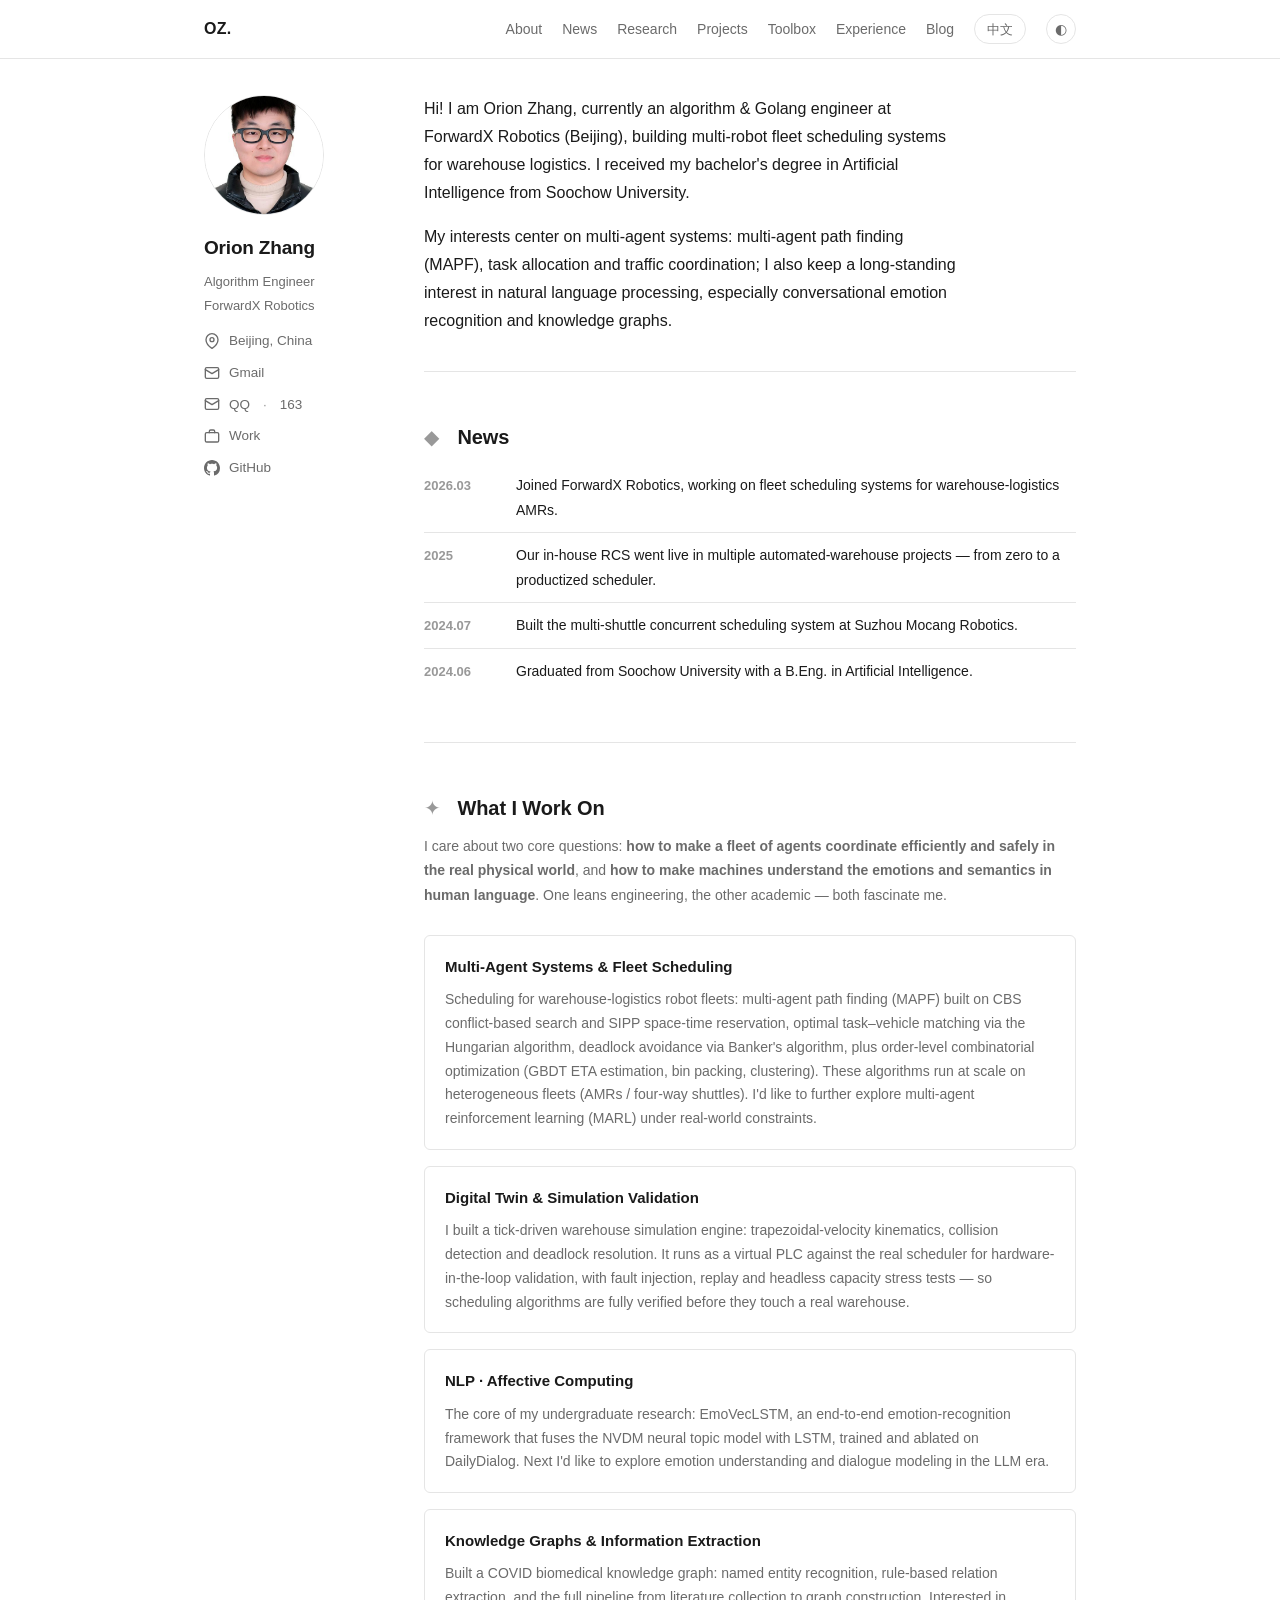
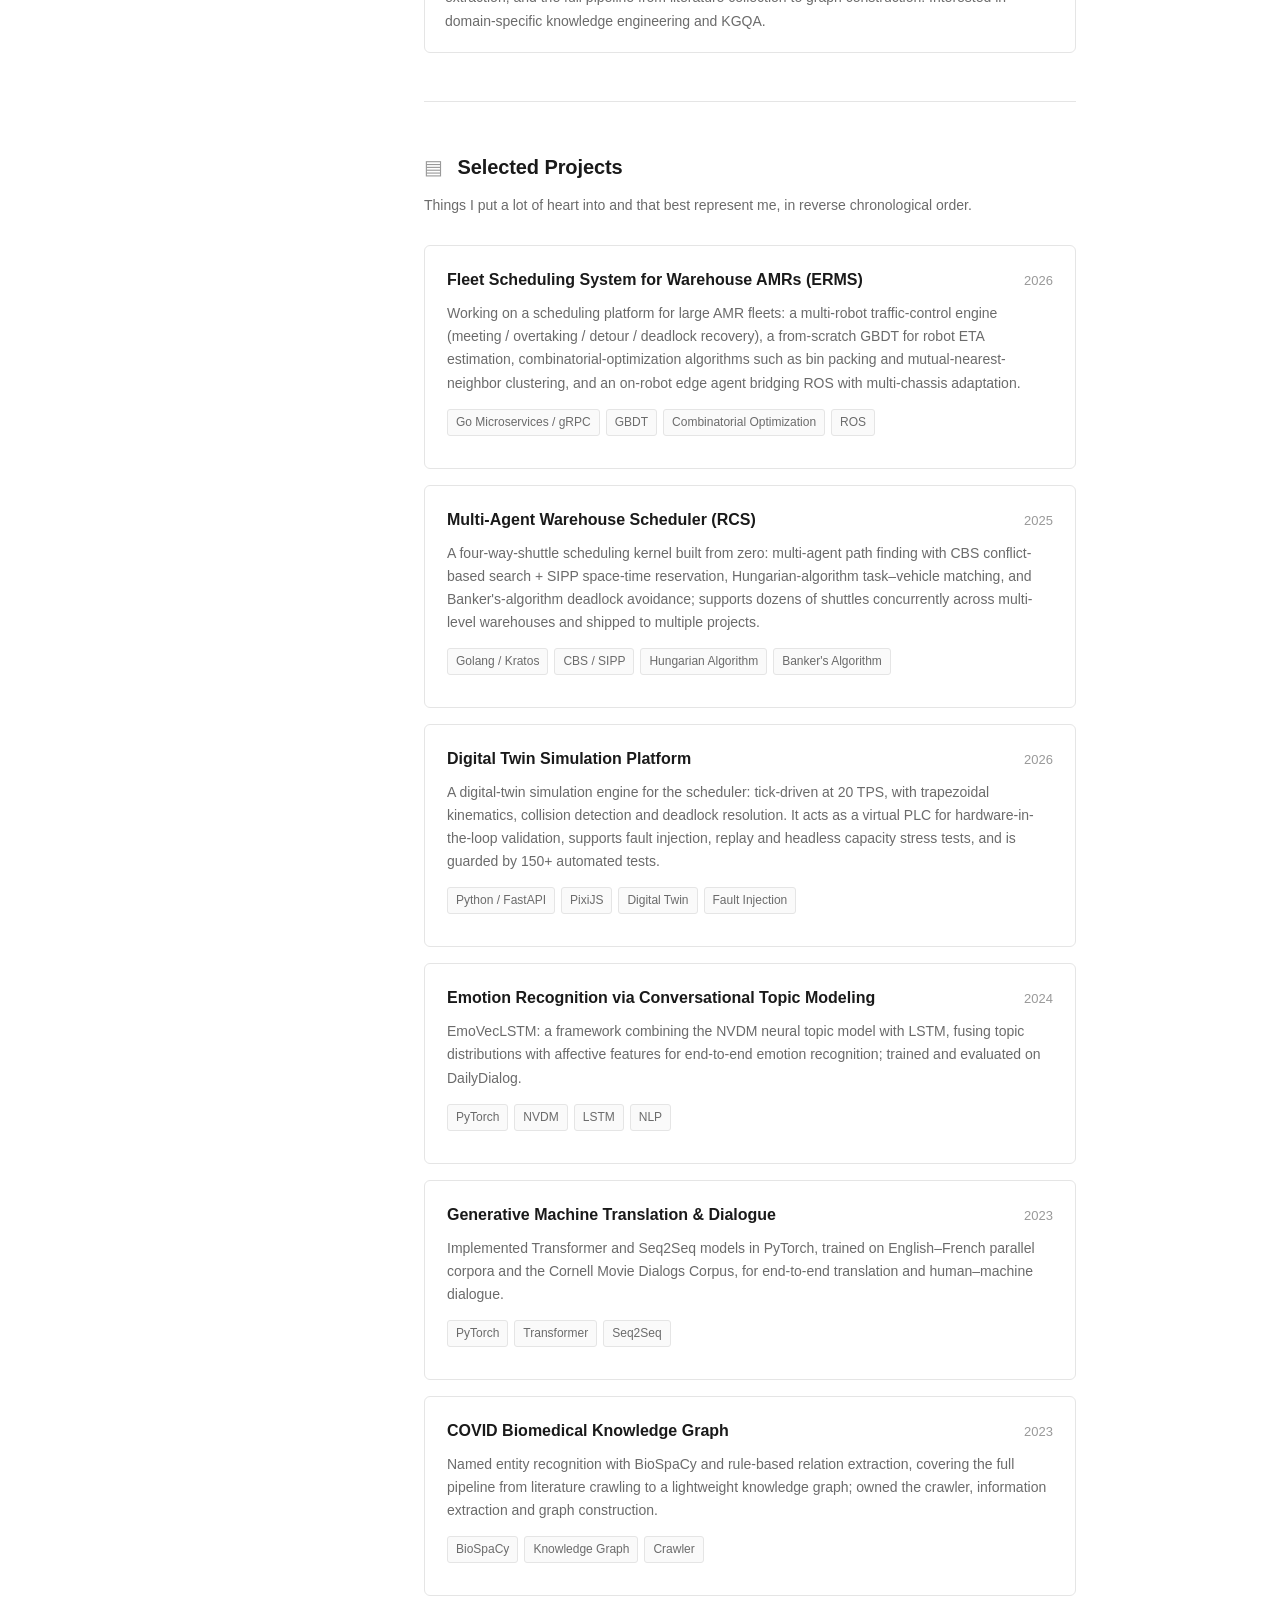
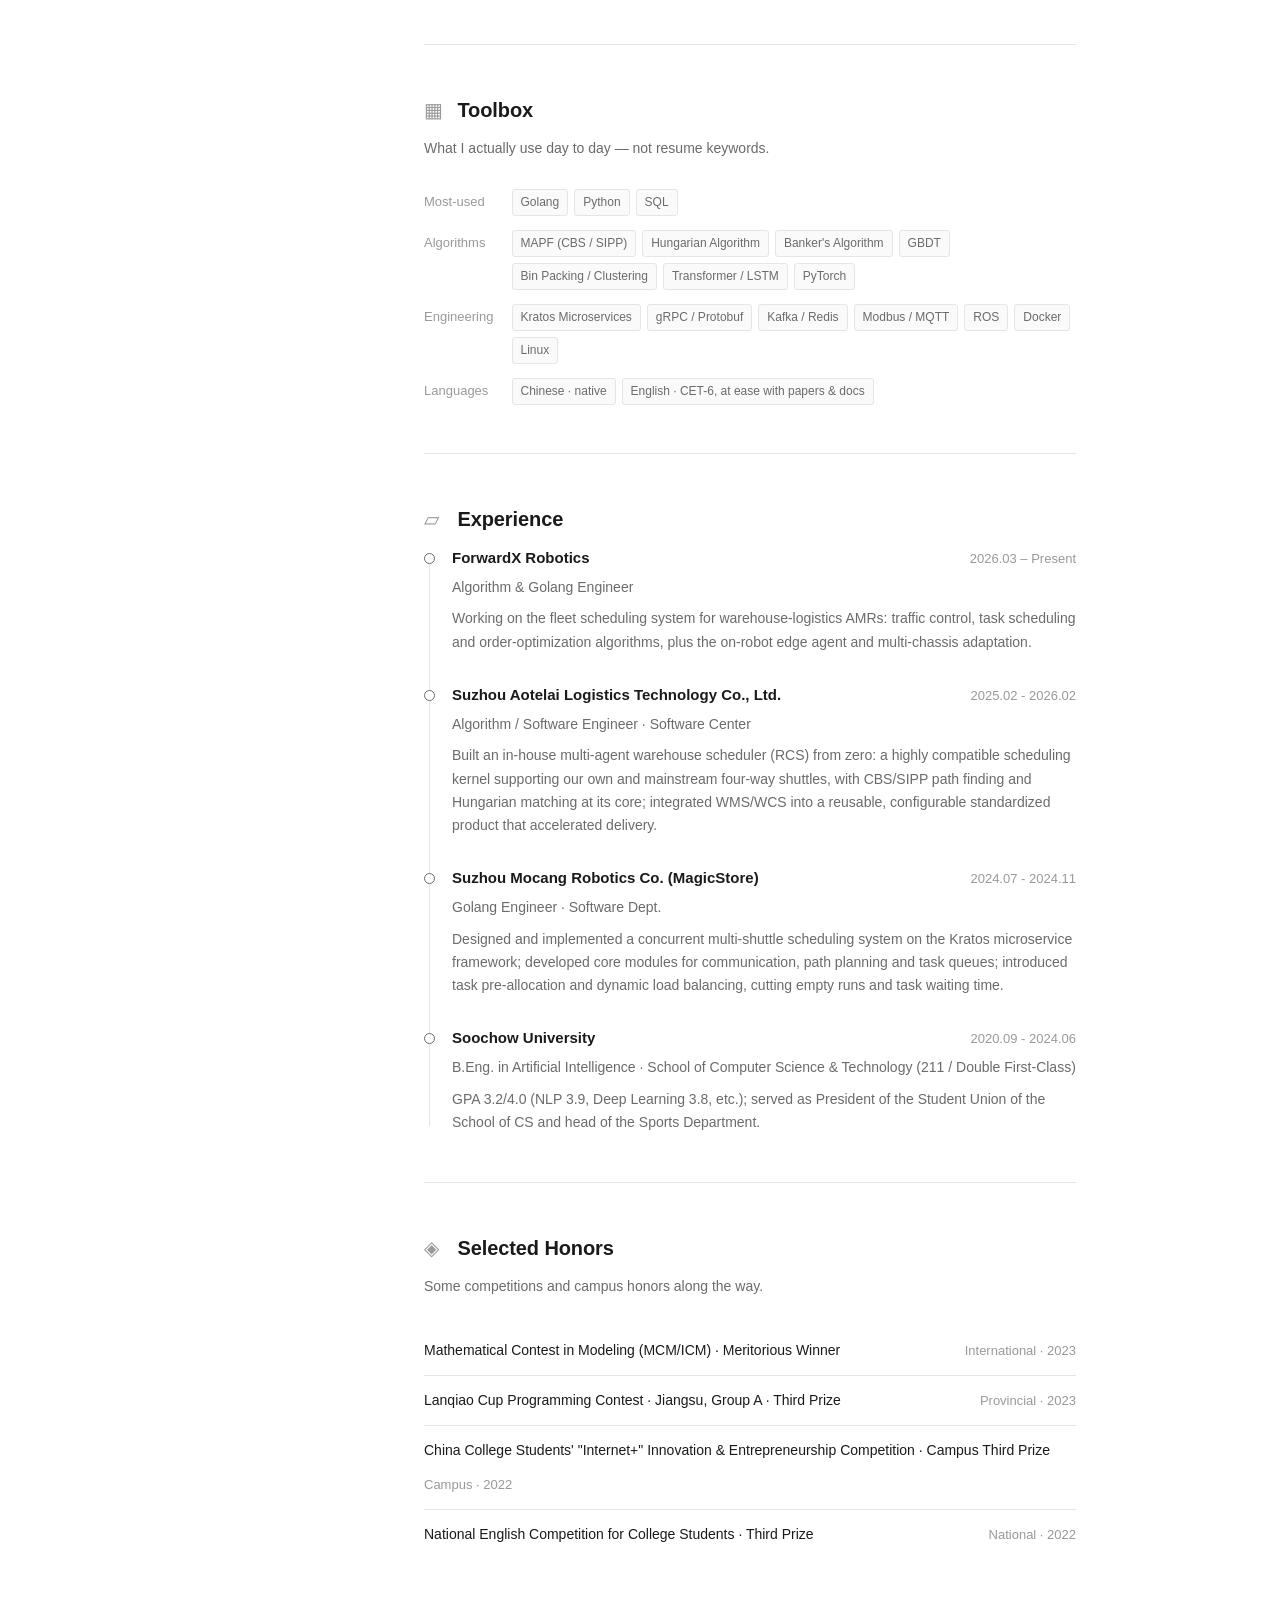
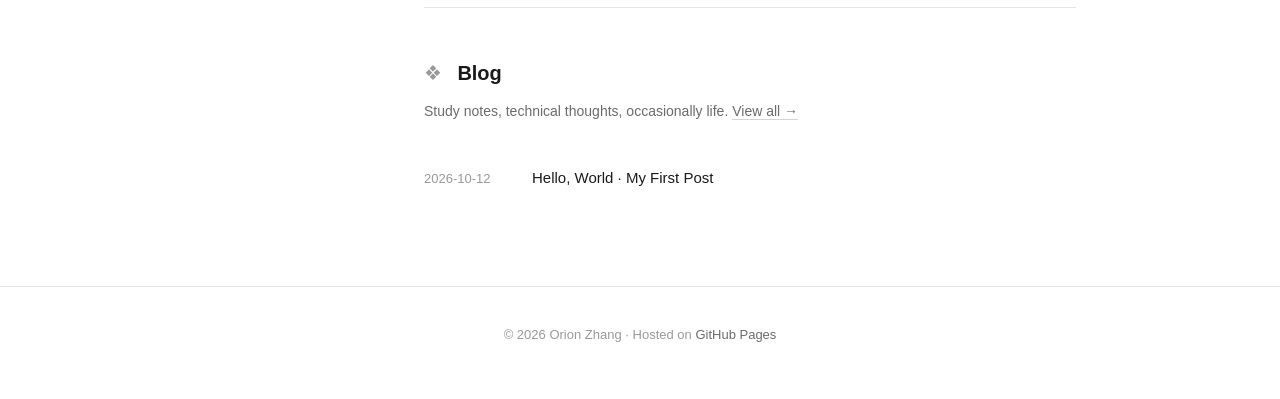
==== commit 4e618c96: "feat: 两栏布局 + 侧栏信息卡（头像/多邮箱/图标） 仿学术主页布局：左侧粘性信息栏（头像、姓名、单位、地点、联系方式），右侧内容区；邮箱分 Gmail/QQ·163/工作邮箱 三行，内联 SV" ====
--- a/index.html
+++ b/index.html
@@ -27,34 +27,63 @@
     </div>
   </header>
 
-  <main id="top" class="container">
-
-    <!-- ========== 1. 自我介绍 ========== -->
-    <section class="hero" id="about">
-      <div class="hero-avatar">
-        <!-- 替换成真实头像时：把图片放到 assets/ 下并修改 src 即可 -->
-        <img src="assets/avatar.jpg" alt="Portrait of Orion Zhang" />
-      </div>
-      <h1 class="hero-name" data-i18n="hero.name">Orion Zhang</h1>
-      <p class="hero-tagline" data-i18n="hero.tagline">Algorithm Engineer · Multi-Robot Fleet Scheduling × NLP · Beijing</p>
-      <p class="hero-bio" data-i18n="hero.bio1">
-        Hi! I am Orion Zhang, currently an algorithm &amp; Golang engineer at ForwardX Robotics (Beijing),
-        building multi-robot fleet scheduling systems for warehouse logistics.
-        I received my bachelor's degree in Artificial Intelligence from Soochow University.
-      </p>
-      <p class="hero-bio" data-i18n="hero.bio2">
-        My interests center on multi-agent systems: multi-agent path finding (MAPF),
-        task allocation and traffic coordination; I also keep a long-standing interest in
-        natural language processing, especially conversational emotion recognition and knowledge graphs.
-      </p>
-      <div class="hero-links">
-        <a href="https://github.com/Bussterflowre" target="_blank" rel="noopener">GitHub</a>
-        <a href="mailto:1342329788@qq.com">Email</a>
-        <!-- 如有简历 PDF，放入 assets/ 后取消注释：
-        <a href="assets/resume.pdf" target="_blank" rel="noopener">CV (PDF)</a>
-        -->
-      </div>
-    </section>
+  <main id="top" class="container container-wide">
+    <div class="layout">
+
+      <!-- ========== 左侧信息栏 ========== -->
+      <aside class="sidebar">
+        <div class="side-avatar">
+          <img src="assets/avatar.jpg" alt="Portrait of Orion Zhang" />
+        </div>
+        <h1 class="side-name" data-i18n="hero.name">Orion Zhang</h1>
+        <p class="side-line" data-i18n="side.role">Algorithm Engineer</p>
+        <p class="side-line" data-i18n="side.org">ForwardX Robotics</p>
+        <ul class="side-links">
+          <li>
+            <span class="side-icon" aria-hidden="true"><svg viewBox="0 0 24 24" fill="none" stroke="currentColor" stroke-width="2" stroke-linecap="round" stroke-linejoin="round"><path d="M21 10c0 7-9 13-9 13s-9-6-9-13a9 9 0 0 1 18 0z"/><circle cx="12" cy="10" r="3"/></svg></span>
+            <span data-i18n="side.loc">Beijing, China</span>
+          </li>
+          <li>
+            <span class="side-icon" aria-hidden="true"><svg viewBox="0 0 24 24" fill="none" stroke="currentColor" stroke-width="2" stroke-linecap="round" stroke-linejoin="round"><rect x="2" y="4" width="20" height="16" rx="2"/><path d="m2 7 10 6 10-6"/></svg></span>
+            <a href="mailto:octuposzy@gmail.com" data-i18n="side.mail.gmail">Gmail</a>
+          </li>
+          <li>
+            <span class="side-icon" aria-hidden="true"><svg viewBox="0 0 24 24" fill="none" stroke="currentColor" stroke-width="2" stroke-linecap="round" stroke-linejoin="round"><rect x="2" y="4" width="20" height="16" rx="2"/><path d="m2 7 10 6 10-6"/></svg></span>
+            <a href="mailto:1342329788@qq.com" data-i18n="side.mail.qq">QQ</a><span class="side-sep">·</span><a href="mailto:zy_master1024@163.com" data-i18n="side.mail.163">163</a>
+          </li>
+          <li>
+            <span class="side-icon" aria-hidden="true"><svg viewBox="0 0 24 24" fill="none" stroke="currentColor" stroke-width="2" stroke-linecap="round" stroke-linejoin="round"><rect x="2" y="7" width="20" height="14" rx="2"/><path d="M16 7V5a2 2 0 0 0-2-2h-4a2 2 0 0 0-2 2v2"/></svg></span>
+            <a href="mailto:zhangyu@forwardx.com" data-i18n="side.mail.work">Work</a>
+          </li>
+          <li>
+            <span class="side-icon" aria-hidden="true"><svg viewBox="0 0 16 16" fill="currentColor"><path d="M8 0C3.58 0 0 3.58 0 8c0 3.54 2.29 6.53 5.47 7.59.4.07.55-.17.55-.38 0-.19-.01-.82-.01-1.49-2.01.37-2.53-.49-2.69-.94-.09-.23-.48-.94-.82-1.13-.28-.15-.68-.52-.01-.53.63-.01 1.08.58 1.23.82.72 1.21 1.87.87 2.33.66.07-.52.28-.87.51-1.07-1.78-.2-3.64-.89-3.64-3.95 0-.87.31-1.59.82-2.15-.08-.2-.36-1.02.08-2.12 0 0 .67-.21 2.2.82.64-.18 1.32-.27 2-.27s1.36.09 2 .27c1.53-1.04 2.2-.82 2.2-.82.44 1.1.16 1.92.08 2.12.51.56.82 1.27.82 2.15 0 3.07-1.87 3.75-3.65 3.95.29.25.54.73.54 1.48 0 1.07-.01 1.93-.01 2.2 0 .21.15.46.55.38A8.01 8.01 0 0 0 16 8c0-4.42-3.58-8-8-8z"/></svg></span>
+            <a href="https://github.com/Bussterflowre" target="_blank" rel="noopener">GitHub</a>
+          </li>
+          <!-- 如有 Google Scholar / LinkedIn / 简历 PDF，复制一个 <li> 改链接即可，图标 SVG 可参考：
+          <li>
+            <span class="side-icon" aria-hidden="true"><svg viewBox="0 0 24 24" fill="none" stroke="currentColor" stroke-width="2" stroke-linecap="round" stroke-linejoin="round"><path d="M22 10 12 5 2 10l10 5 10-5z"/><path d="M6 12v5c0 1.7 2.7 3 6 3s6-1.3 6-3v-5"/></svg></span>
+            <a href="#">Google Scholar</a>
+          </li>
+          -->
+        </ul>
+      </aside>
+
+      <!-- ========== 右侧内容区 ========== -->
+      <div class="content">
+
+        <!-- 自我介绍 -->
+        <div class="bio" id="about">
+          <p class="hero-bio" data-i18n="hero.bio1">
+            Hi! I am Orion Zhang, currently an algorithm &amp; Golang engineer at ForwardX Robotics (Beijing),
+            building multi-robot fleet scheduling systems for warehouse logistics.
+            I received my bachelor's degree in Artificial Intelligence from Soochow University.
+          </p>
+          <p class="hero-bio" data-i18n="hero.bio2">
+            My interests center on multi-agent systems: multi-agent path finding (MAPF),
+            task allocation and traffic coordination; I also keep a long-standing interest in
+            natural language processing, especially conversational emotion recognition and knowledge graphs.
+          </p>
+        </div>
 
     <!-- ========== 1.5 近况 ========== -->
     <section class="section" id="news">
@@ -424,11 +453,13 @@
       </ul>
     </section>
 
+      </div><!-- /content -->
+    </div><!-- /layout -->
   </main>
 
   <footer class="footer">
-    <div class="container">
-      <p>© <span id="year">2026</span> <span data-i18n="footer.name">Zhang Yu</span> · <span data-i18n="footer.hosted">Hosted on</span> <a href="https://pages.github.com/" target="_blank" rel="noopener">GitHub Pages</a></p>
+    <div class="container container-wide">
+      <p>© <span id="year">2026</span> <span data-i18n="footer.name">Orion Zhang</span> · <span data-i18n="footer.hosted">Hosted on</span> <a href="https://pages.github.com/" target="_blank" rel="noopener">GitHub Pages</a></p>
     </div>
   </footer>
 
--- a/styles.css
+++ b/styles.css
@@ -77,6 +77,108 @@
   padding: 0 24px;
 }
 
+/* 主页两栏布局用宽容器 */
+.container-wide {
+  max-width: 920px;
+}
+
+/* ---------- 两栏布局 ---------- */
+.layout {
+  display: grid;
+  grid-template-columns: 180px 1fr;
+  gap: 40px;
+  align-items: start;
+  padding-top: 36px;
+}
+
+/* ---------- 左侧信息栏 ---------- */
+.sidebar {
+  position: sticky;
+  top: 88px;
+  text-align: left;
+}
+
+.side-avatar {
+  width: 120px;
+  height: 120px;
+  margin: 0 0 16px;
+  border-radius: 50%;
+  overflow: hidden;
+  border: 1px solid var(--border);
+  background: var(--bg-alt);
+}
+
+.side-avatar img {
+  width: 100%;
+  height: 100%;
+  object-fit: cover;
+}
+
+.side-name {
+  font-size: 19px;
+  font-weight: 700;
+  margin: 0 0 8px;
+  letter-spacing: -0.01em;
+}
+
+.side-line {
+  font-size: 13px;
+  color: var(--fg-muted);
+  margin: 0 0 4px;
+  line-height: 1.5;
+}
+
+.side-links {
+  list-style: none;
+  padding: 0;
+  margin: 14px 0 0;
+}
+
+.side-links li {
+  display: flex;
+  align-items: center;
+  gap: 9px;
+  margin-bottom: 8px;
+  font-size: 13.5px;
+  color: var(--fg-muted);
+  transition: color 0.15s ease;
+}
+
+.side-links li:hover {
+  color: var(--fg);
+}
+
+.side-links a {
+  color: inherit;
+  border-bottom: none;
+}
+
+.side-sep {
+  color: var(--fg-subtle);
+  margin: 0 4px;
+}
+
+.side-icon {
+  width: 16px;
+  height: 16px;
+  flex-shrink: 0;
+  display: inline-flex;
+}
+
+.side-icon svg {
+  width: 100%;
+  height: 100%;
+}
+
+/* 右侧内容区顶部自我介绍 */
+.bio {
+  padding-bottom: 8px;
+}
+
+.bio .hero-bio:first-child {
+  margin-top: 0;
+}
+
 /* ---------- 顶部导航 ---------- */
 .nav {
   position: sticky;
@@ -88,7 +190,7 @@
 }
 
 .nav-inner {
-  max-width: 720px;
+  max-width: 920px;
   margin: 0 auto;
   padding: 14px 24px;
   display: flex;
@@ -154,41 +256,7 @@
   border-color: var(--border-strong);
 }
 
-/* ---------- Hero 区 ---------- */
-.hero {
-  padding: 72px 0 56px;
-  text-align: left;
-}
-
-.hero-avatar {
-  width: 88px;
-  height: 88px;
-  border-radius: 50%;
-  overflow: hidden;
-  border: 1px solid var(--border);
-  margin-bottom: 20px;
-  background: var(--bg-alt);
-}
-
-.hero-avatar img {
-  width: 100%;
-  height: 100%;
-  object-fit: cover;
-}
-
-.hero-name {
-  font-size: 32px;
-  font-weight: 700;
-  margin: 0 0 6px;
-  letter-spacing: -0.01em;
-}
-
-.hero-tagline {
-  font-size: 15px;
-  color: var(--fg-muted);
-  margin: 0 0 20px;
-}
-
+/* ---------- 右栏自我介绍 ---------- */
 .hero-bio {
   font-size: 16px;
   color: var(--fg);
@@ -711,17 +779,19 @@
     justify-content: flex-end;
   }
 
-  .hero {
-    padding: 48px 0 40px;
-  }
-
-  .hero-name {
-    font-size: 26px;
-  }
-
-  .hero-avatar {
-    width: 72px;
-    height: 72px;
+  .layout {
+    grid-template-columns: 1fr;
+    gap: 36px;
+    padding-top: 32px;
+  }
+
+  .sidebar {
+    position: static;
+  }
+
+  .side-avatar {
+    width: 88px;
+    height: 88px;
   }
 
   .section {
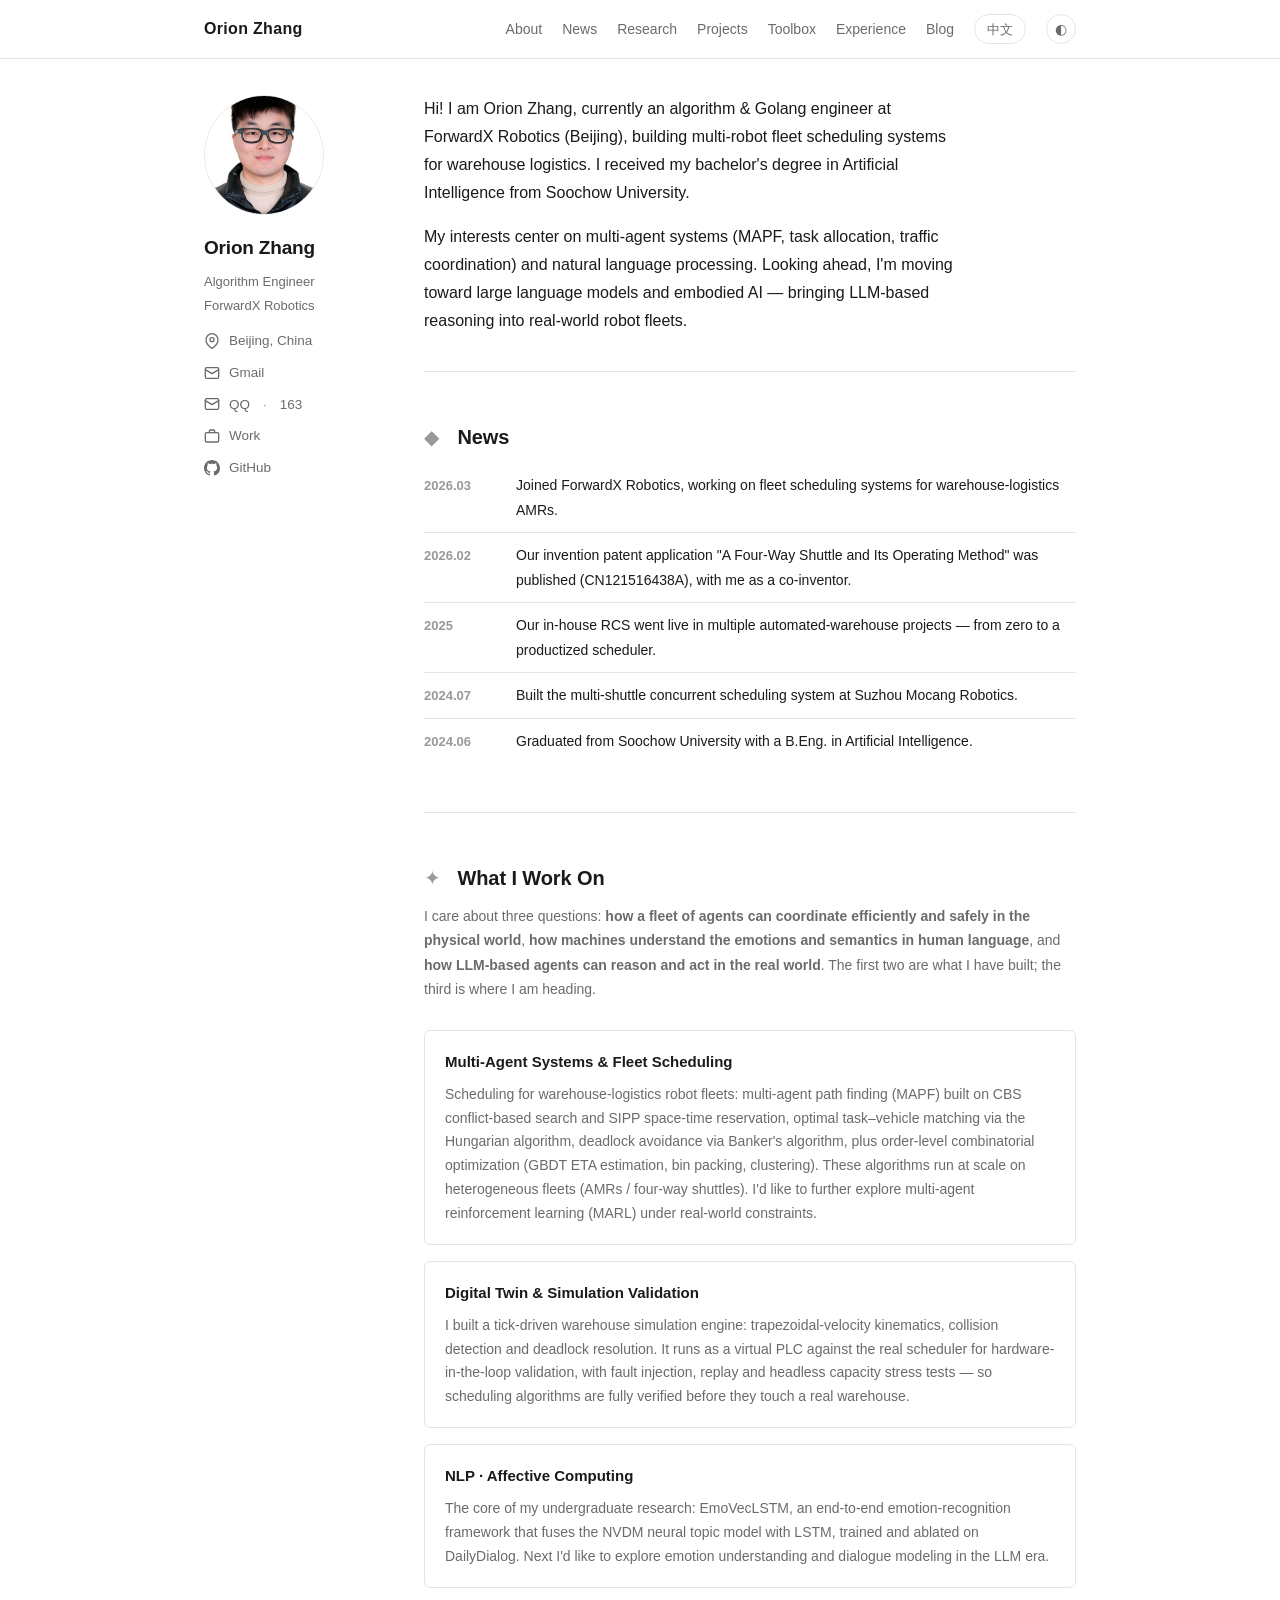
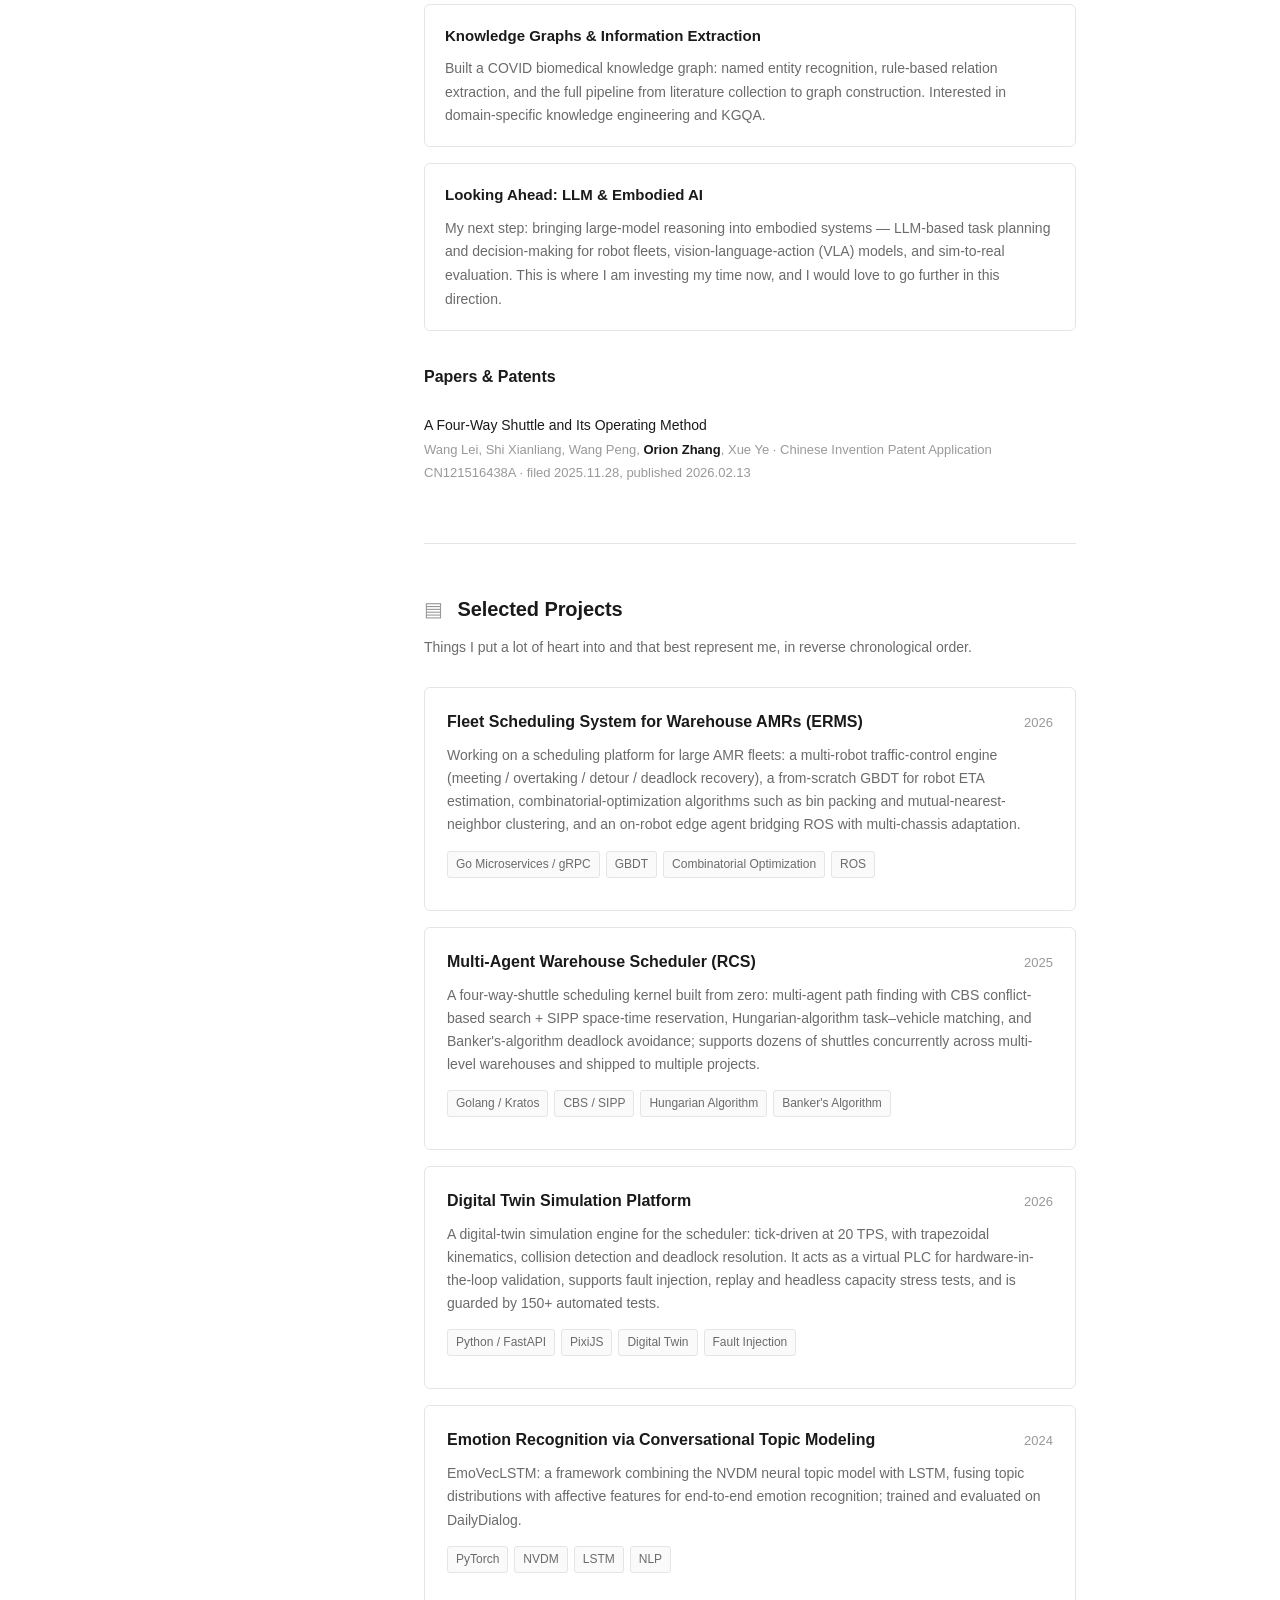
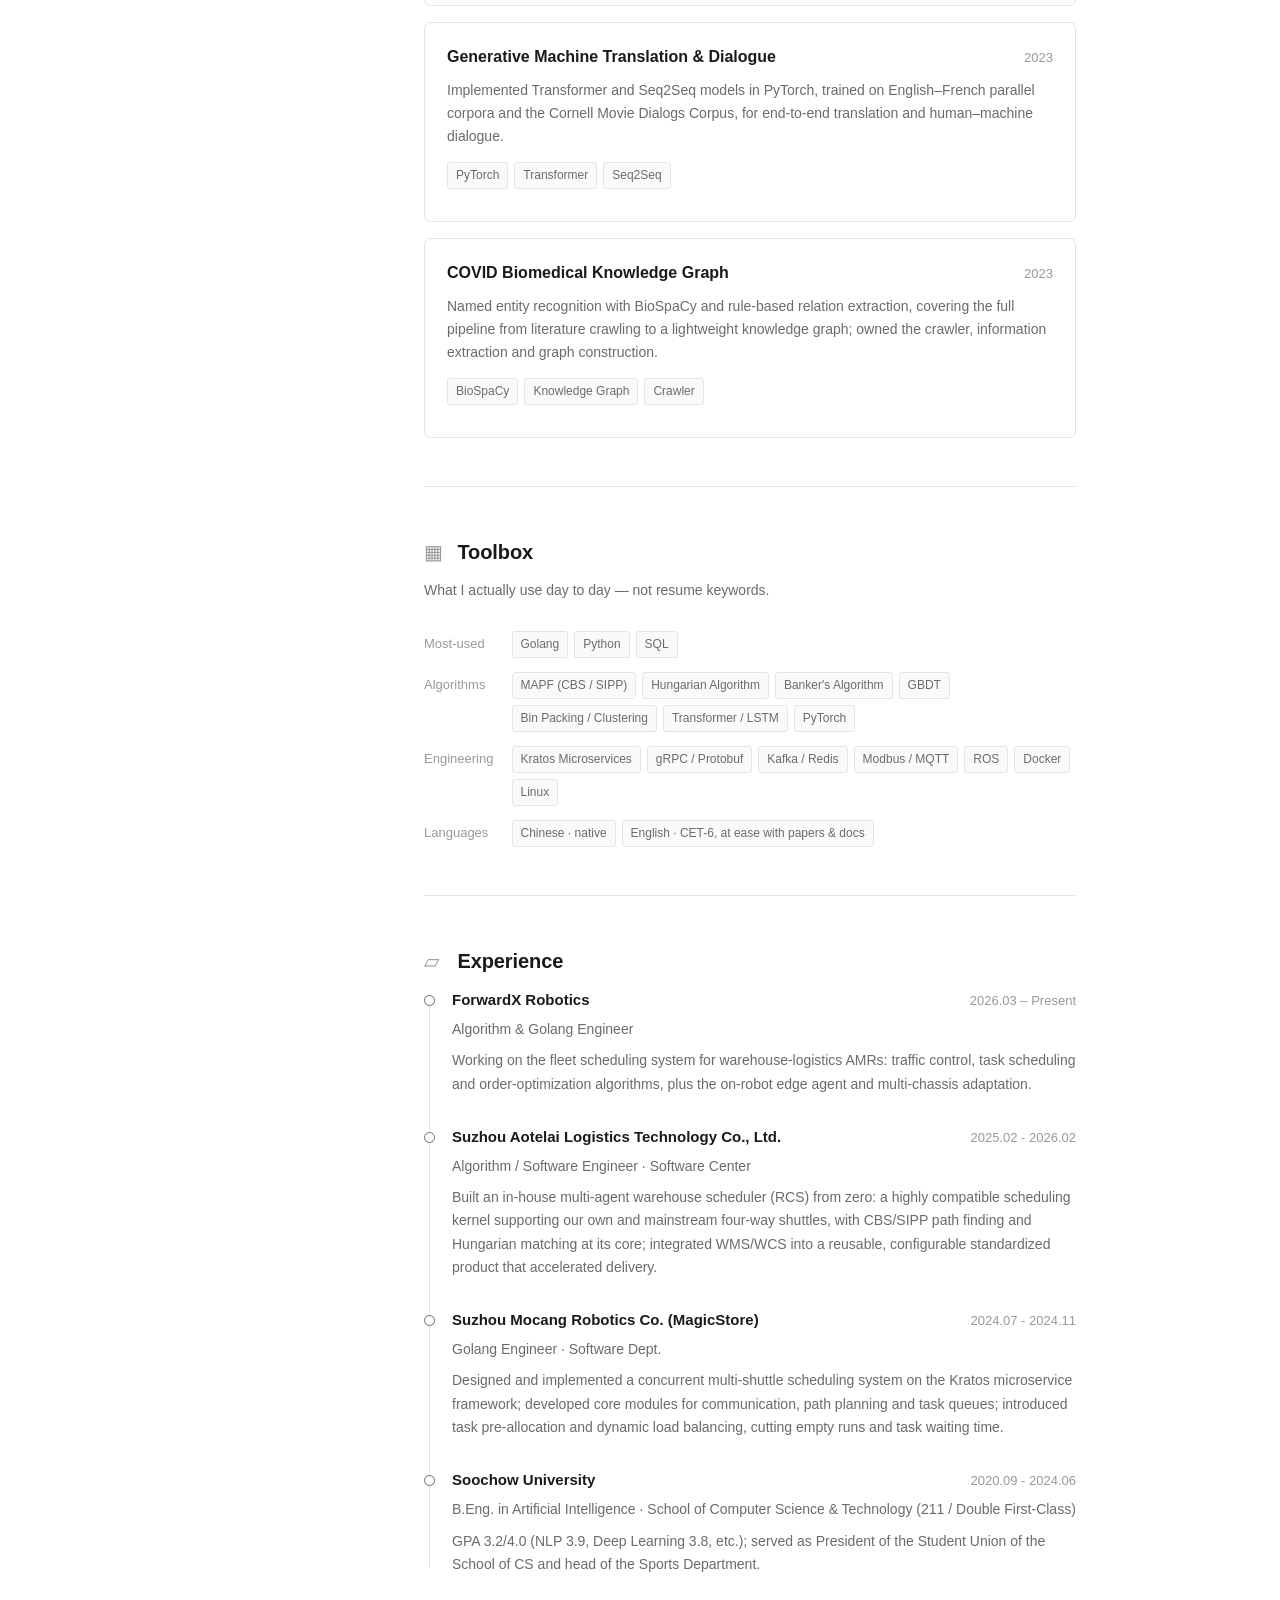
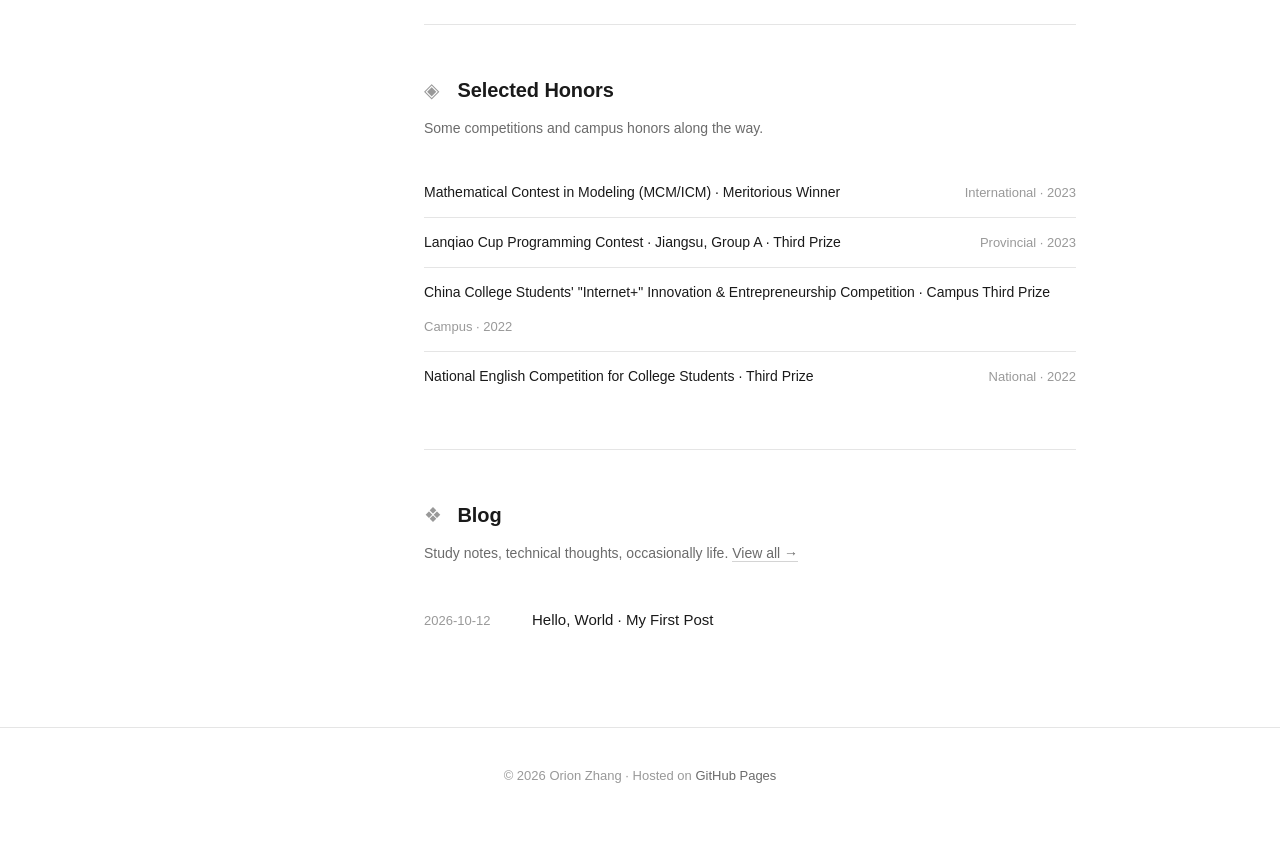
==== commit cccf690a: "feat: 新增发明专利、LLM/具身智能方向、导航姓名 研究板块加入论文/专利（CN121516438A 一种四向穿梭车及其使用方法，5 位发明人，张宇第 4）；近况同步专利公开动态；介绍与研究导语" ====
--- a/index.html
+++ b/index.html
@@ -12,7 +12,7 @@
   <!-- 顶部导航 -->
   <header class="nav">
     <div class="nav-inner">
-      <a href="#top" class="nav-logo">OZ.</a>
+      <a href="#top" class="nav-logo" data-i18n="nav.logo">Orion Zhang</a>
       <nav class="nav-links">
         <a href="#about" data-i18n="nav.about">About</a>
         <a href="#news" data-i18n="nav.news">News</a>
@@ -79,9 +79,9 @@
             I received my bachelor's degree in Artificial Intelligence from Soochow University.
           </p>
           <p class="hero-bio" data-i18n="hero.bio2">
-            My interests center on multi-agent systems: multi-agent path finding (MAPF),
-            task allocation and traffic coordination; I also keep a long-standing interest in
-            natural language processing, especially conversational emotion recognition and knowledge graphs.
+            My interests center on multi-agent systems (MAPF, task allocation, traffic coordination)
+            and natural language processing. Looking ahead, I'm moving toward large language models
+            and embodied AI — bringing LLM-based reasoning into real-world robot fleets.
           </p>
         </div>
 
@@ -95,6 +95,10 @@
           <span class="news-text" data-i18n="news.i1">Joined ForwardX Robotics, working on fleet scheduling systems for warehouse-logistics AMRs.</span>
         </li>
         <li class="news-item">
+          <span class="news-date">2026.02</span>
+          <span class="news-text" data-i18n="news.i0">Our invention patent application "A Four-Way Shuttle and Its Operating Method" was published (CN121516438A), with me as a co-inventor.</span>
+        </li>
+        <li class="news-item">
           <span class="news-date">2025</span>
           <span class="news-text" data-i18n="news.i2">Our in-house RCS went live in multiple automated-warehouse projects — from zero to a productized scheduler.</span>
         </li>
@@ -113,10 +117,11 @@
     <section class="section" id="research">
       <h2 class="section-title"><span class="symbol">✦</span> <span data-i18n="research.title">What I Work On</span></h2>
       <p class="section-desc" data-i18n="research.desc">
-        I care about two core questions:
-        <strong>how to make a fleet of agents coordinate efficiently and safely in the real physical world</strong>,
-        and <strong>how to make machines understand the emotions and semantics in human language</strong>.
-        One leans engineering, the other academic — both fascinate me.
+        I care about three questions:
+        <strong>how a fleet of agents can coordinate efficiently and safely in the physical world</strong>,
+        <strong>how machines understand the emotions and semantics in human language</strong>,
+        and <strong>how LLM-based agents can reason and act in the real world</strong>.
+        The first two are what I have built; the third is where I am heading.
       </p>
 
       <div class="interest-grid">
@@ -159,17 +164,26 @@
             Interested in domain-specific knowledge engineering and KGQA.
           </p>
         </article>
+
+        <article class="interest-item">
+          <h3 data-i18n="res.e.title">Looking Ahead: LLM &amp; Embodied AI</h3>
+          <p data-i18n="res.e.desc">
+            My next step: bringing large-model reasoning into embodied systems — LLM-based task
+            planning and decision-making for robot fleets, vision-language-action (VLA) models,
+            and sim-to-real evaluation. This is where I am investing my time now, and I would
+            love to go further in this direction.
+          </p>
+        </article>
       </div>
 
-      <!-- 如有论文、专利或竞赛成果，按此模板补充：
-      <h3 class="sub-title"><span data-i18n="pub.title">Publications</span></h3>
+      <h3 class="sub-title" data-i18n="pub.title">Papers &amp; Patents</h3>
       <ul class="pub-list">
+        <!-- 论文/专利条目模板：复制一个 <li> 即可新增 -->
         <li>
-          <span class="pub-title">Paper title</span>
-          <span class="pub-meta">Authors · Venue · Year</span>
+          <span class="pub-title" data-i18n="pub.p1.title">A Four-Way Shuttle and Its Operating Method</span>
+          <span class="pub-meta" data-i18n="pub.p1.meta">Wang Lei, Shi Xianliang, Wang Peng, <strong>Orion Zhang</strong>, Xue Ye · Chinese Invention Patent Application CN121516438A · filed 2025.11.28, published 2026.02.13</span>
         </li>
       </ul>
-      -->
     </section>
 
     <!-- ========== 3. 项目 ========== -->
--- a/styles.css
+++ b/styles.css
@@ -567,11 +567,17 @@
 .pub-title {
   font-size: 14px;
   color: var(--fg);
+  font-weight: 500;
 }
 
 .pub-meta {
   font-size: 13px;
   color: var(--fg-subtle);
+}
+
+.pub-meta strong {
+  color: var(--fg);
+  font-weight: 600;
 }
 
 /* ---------- 板块标题符号 ---------- */
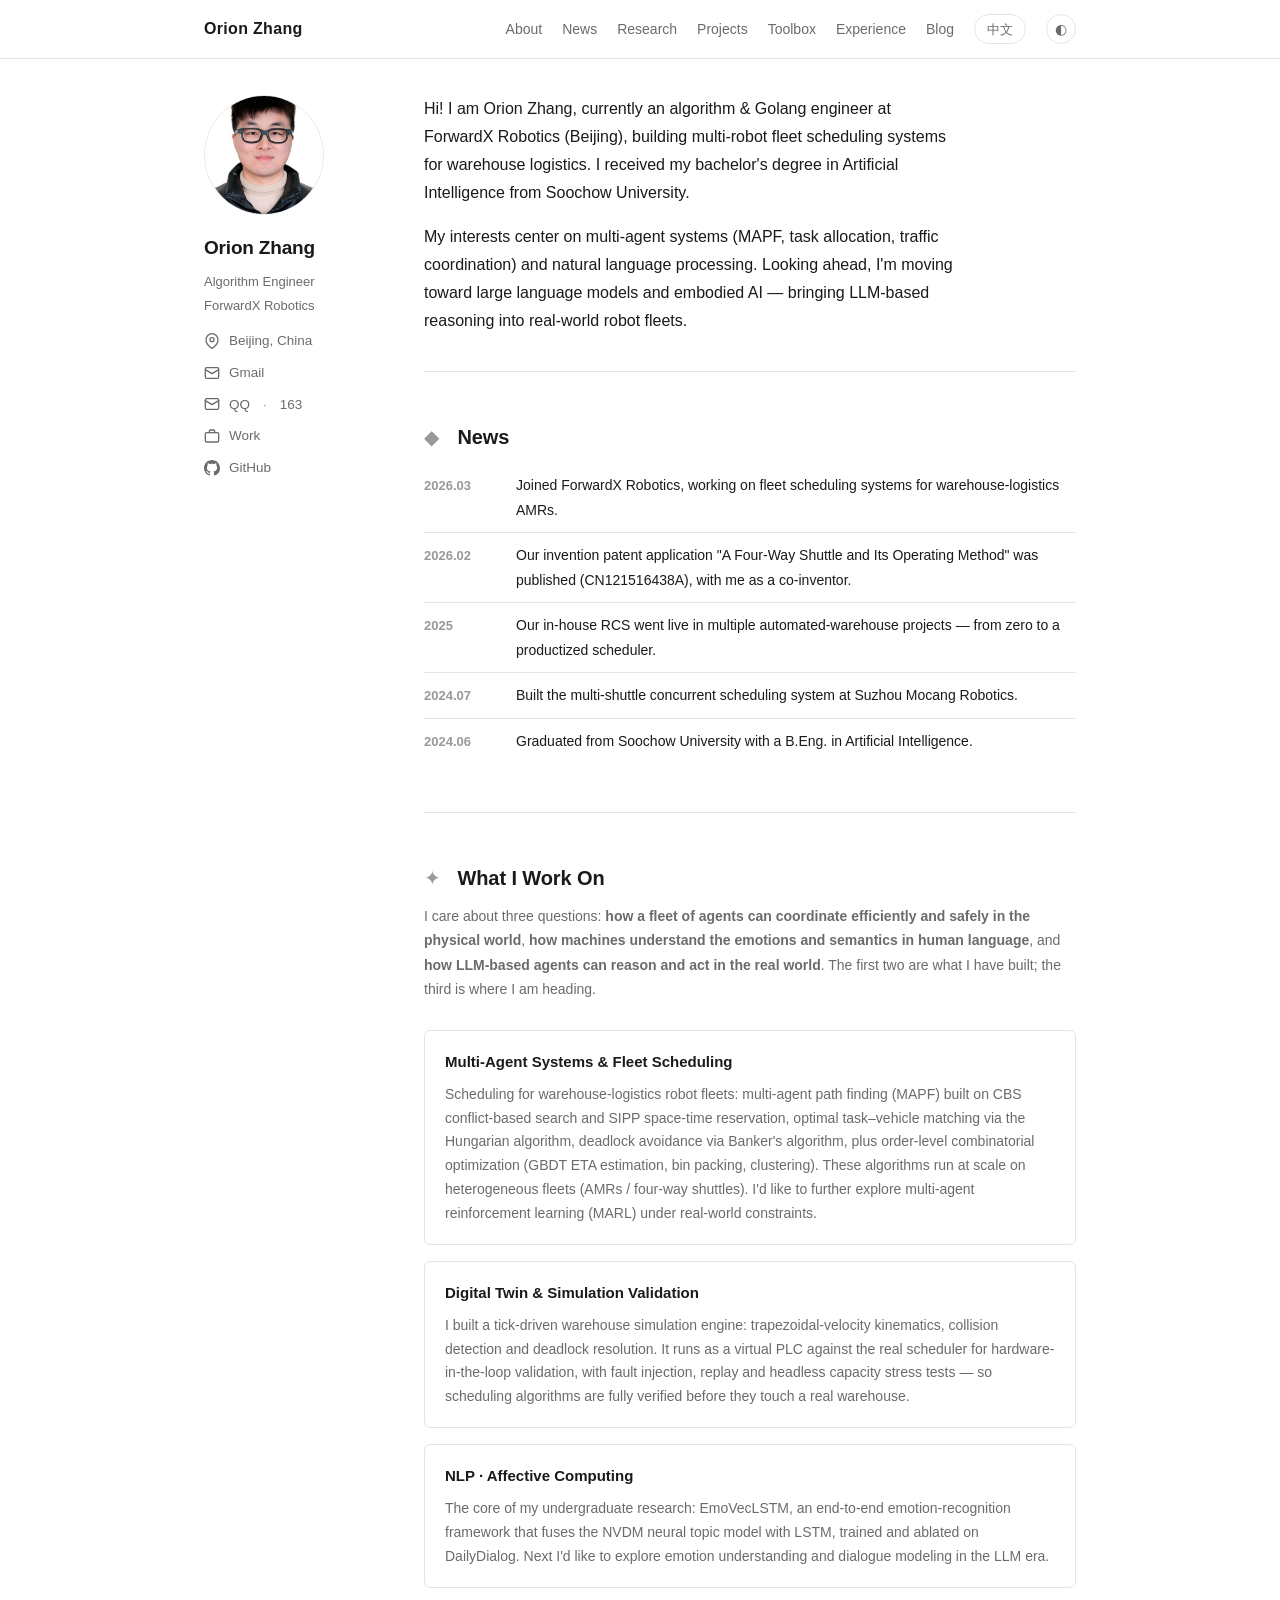
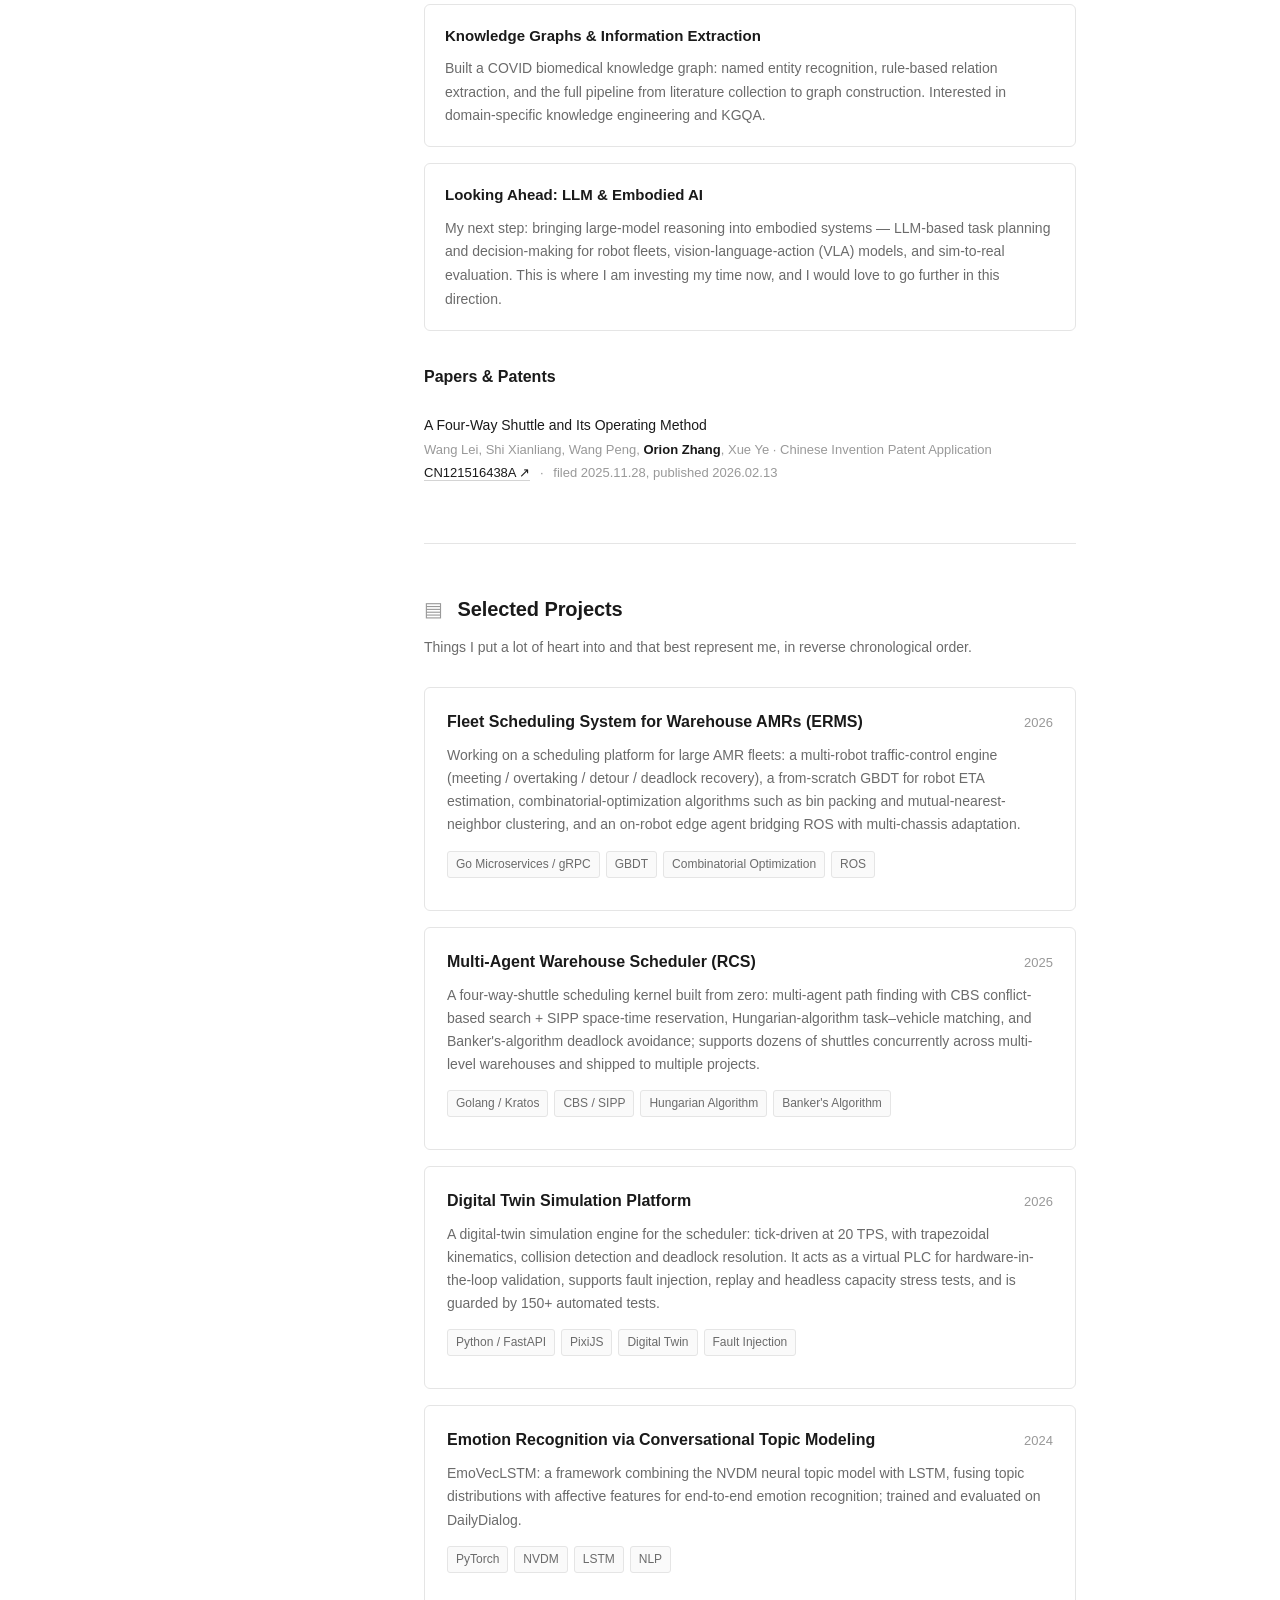
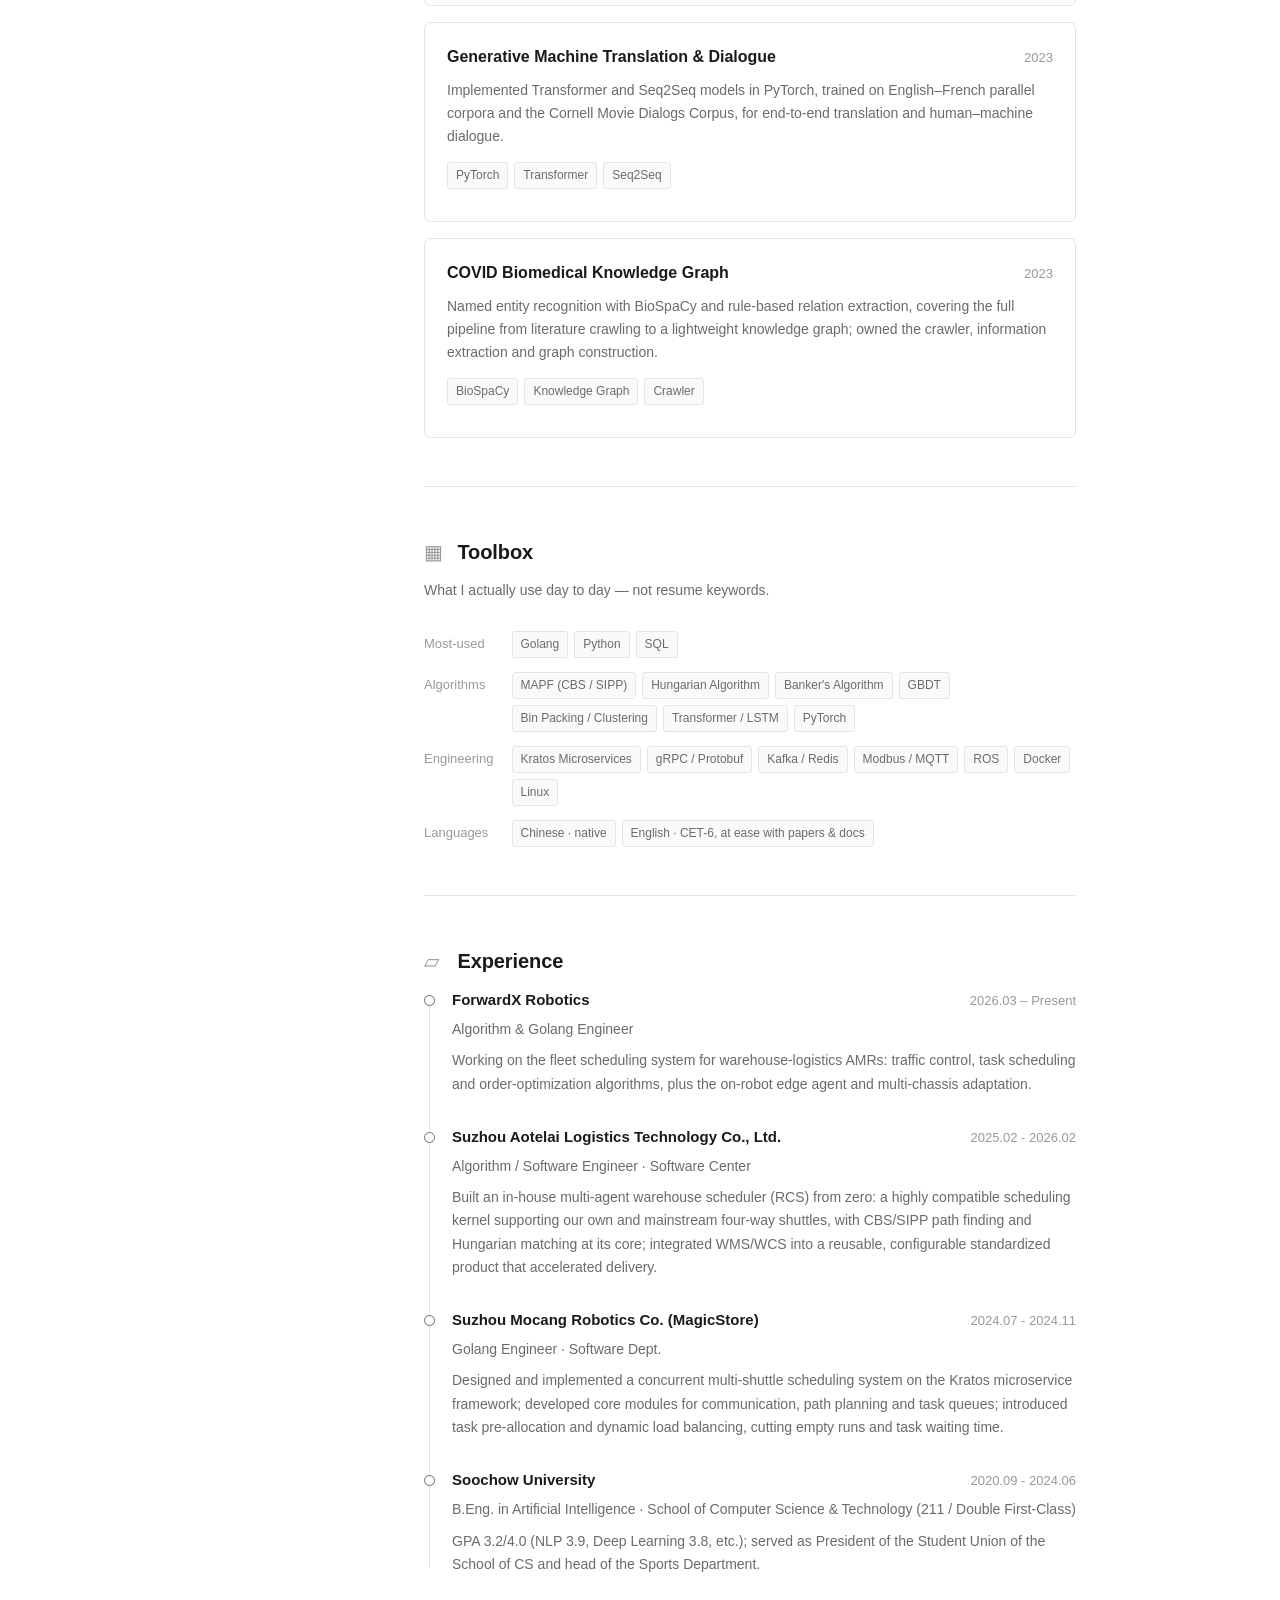
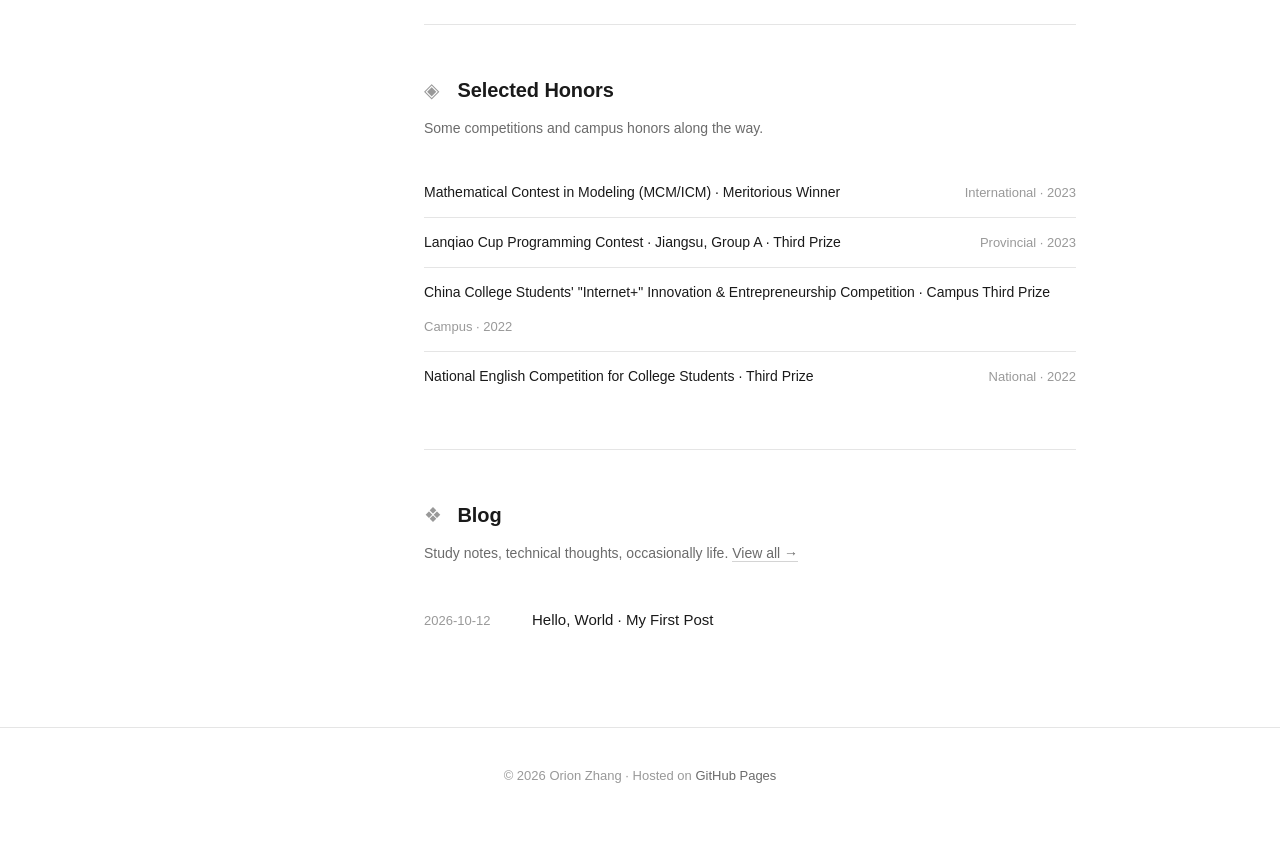
==== commit a633d69b: "feat: 专利条目增加可验证的 Google Patents 跳转链接 专利号改为可点击链接（Google Patents 检索页，已验证可访问）；文案拆分为作者/类型、编号、日期三段，避免语言切换" ====
--- a/index.html
+++ b/index.html
@@ -181,7 +181,12 @@
         <!-- 论文/专利条目模板：复制一个 <li> 即可新增 -->
         <li>
           <span class="pub-title" data-i18n="pub.p1.title">A Four-Way Shuttle and Its Operating Method</span>
-          <span class="pub-meta" data-i18n="pub.p1.meta">Wang Lei, Shi Xianliang, Wang Peng, <strong>Orion Zhang</strong>, Xue Ye · Chinese Invention Patent Application CN121516438A · filed 2025.11.28, published 2026.02.13</span>
+          <span class="pub-meta">
+            <span data-i18n="pub.p1.meta">Wang Lei, Shi Xianliang, Wang Peng, <strong>Orion Zhang</strong>, Xue Ye · Chinese Invention Patent Application</span>
+            <a class="pub-link" href="https://patents.google.com/?q=CN121516438A" target="_blank" rel="noopener" title="Search on Google Patents">CN121516438A ↗</a>
+            <span class="pub-sep">·</span>
+            <span data-i18n="pub.p1.date">filed 2025.11.28, published 2026.02.13</span>
+          </span>
         </li>
       </ul>
     </section>
--- a/styles.css
+++ b/styles.css
@@ -580,6 +580,21 @@
   font-weight: 600;
 }
 
+.pub-link {
+  color: var(--fg);
+  border-bottom: 1px solid var(--border-strong);
+  white-space: nowrap;
+}
+
+.pub-link:hover {
+  border-bottom-color: var(--fg);
+}
+
+.pub-sep {
+  color: var(--fg-subtle);
+  margin: 0 6px;
+}
+
 /* ---------- 板块标题符号 ---------- */
 .section-title .symbol {
   display: inline-block;
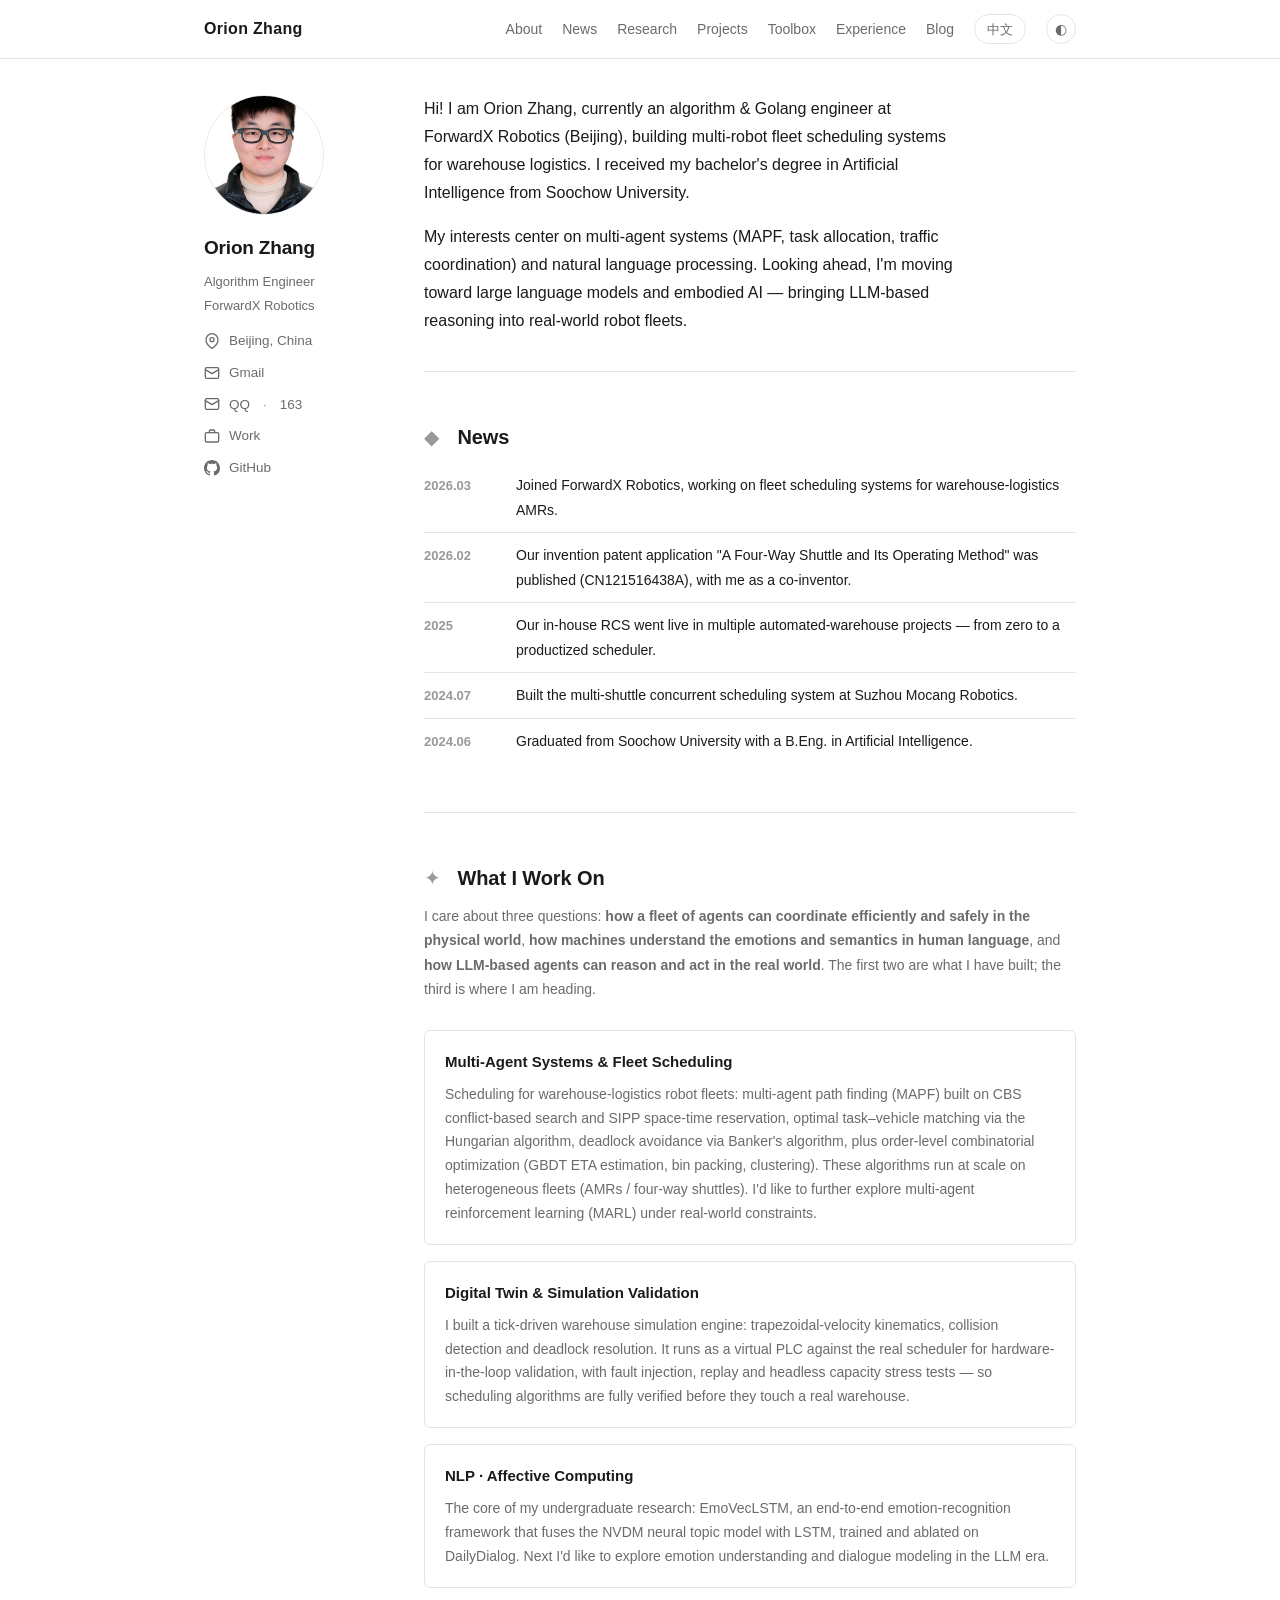
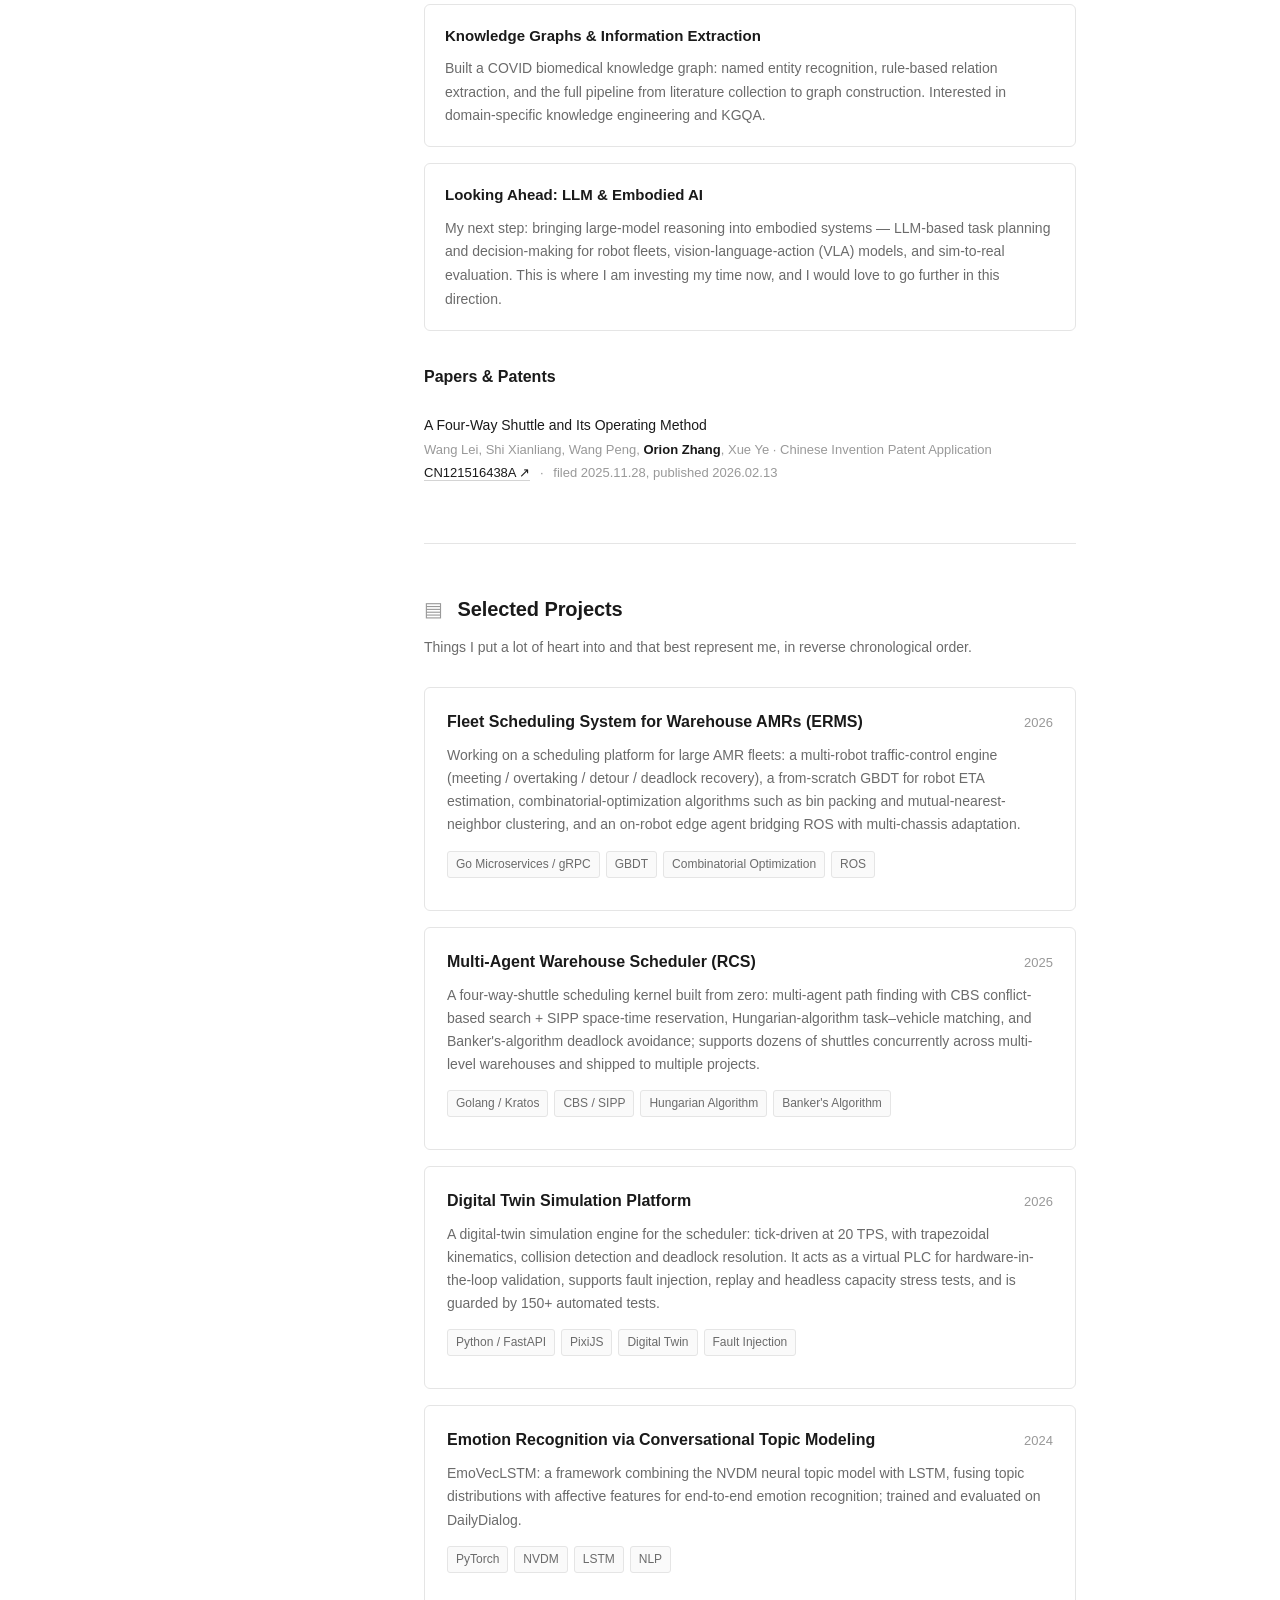
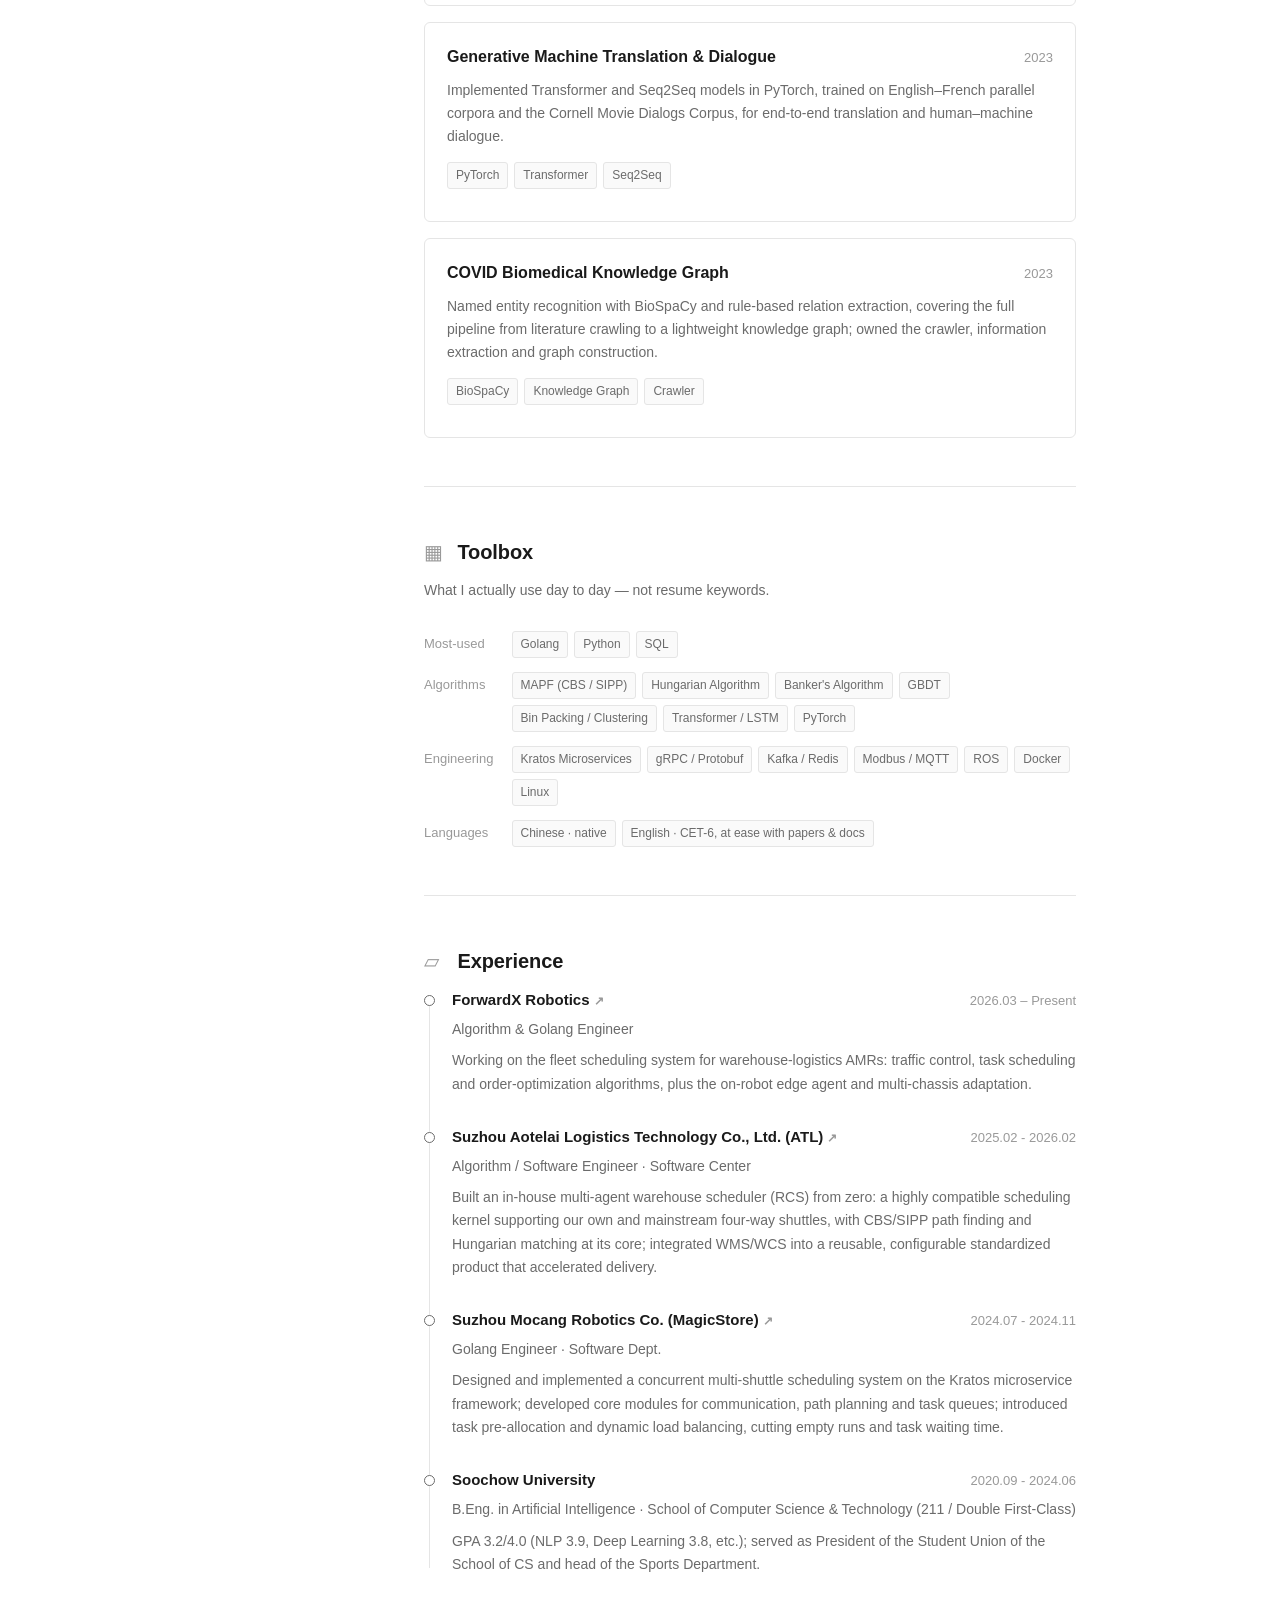
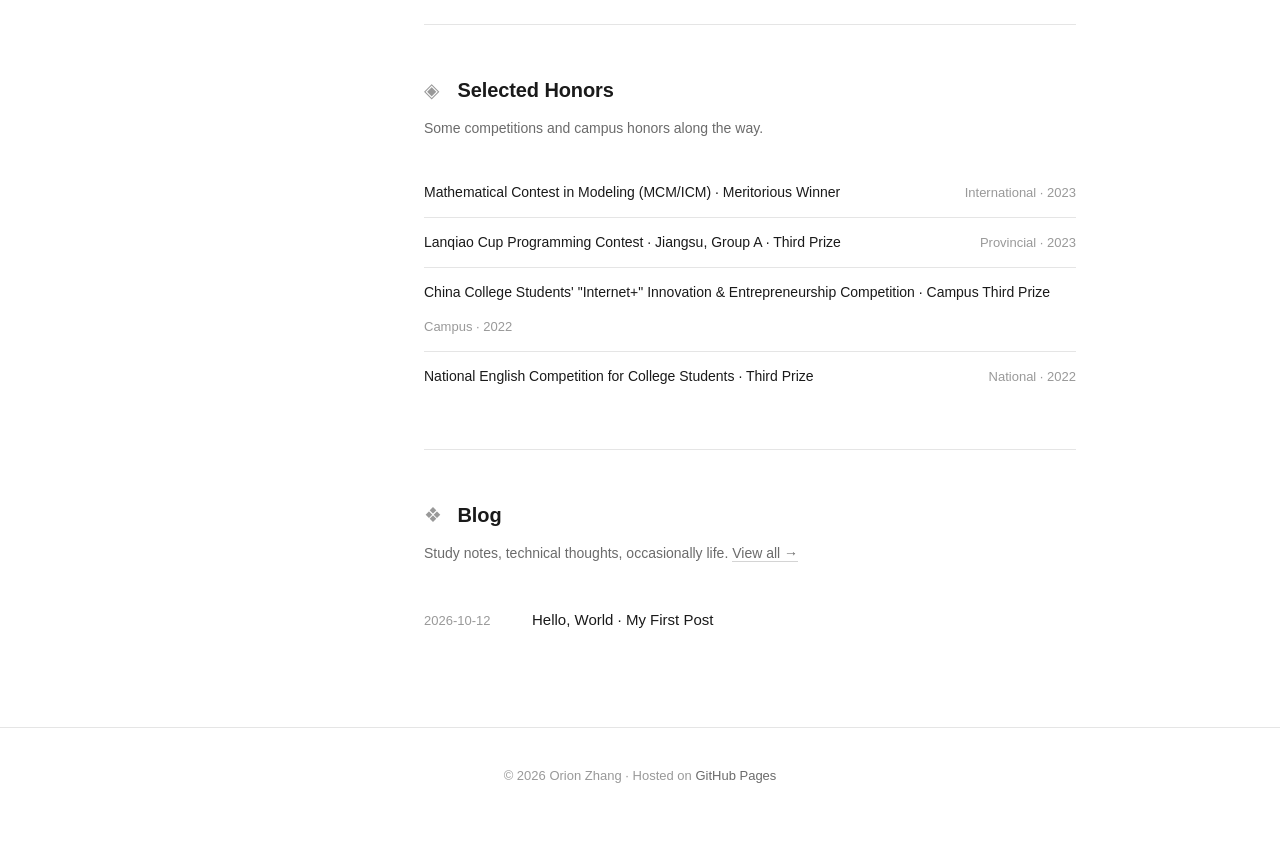
==== commit c838b6bb: "feat: 经历板块公司名链接官网 灵动科技/奥特莱/魔仓三家公司名可点击跳转官网，带外链箭头标识；英文名补充 ATL、MagicStore 品牌缩写。" ====
--- a/index.html
+++ b/index.html
@@ -367,7 +367,7 @@
           <div class="timeline-marker"></div>
           <div class="timeline-content">
             <div class="timeline-header">
-              <h3 data-i18n="tl1.org">ForwardX Robotics</h3>
+              <h3><a class="org-link" href="https://www.lingdongkeji.com/" target="_blank" rel="noopener"><span data-i18n="tl1.org">ForwardX Robotics</span></a></h3>
               <span class="timeline-period" data-i18n="tl1.period">2026.03 – Present</span>
             </div>
             <p class="timeline-role" data-i18n="tl1.role">Algorithm &amp; Golang Engineer</p>
@@ -383,7 +383,7 @@
           <div class="timeline-marker"></div>
           <div class="timeline-content">
             <div class="timeline-header">
-              <h3 data-i18n="tl2.org">Suzhou Aotelai Logistics Technology Co., Ltd.</h3>
+              <h3><a class="org-link" href="https://www.atl56.cn/" target="_blank" rel="noopener"><span data-i18n="tl2.org">Suzhou Aotelai Logistics Technology Co., Ltd. (ATL)</span></a></h3>
               <span class="timeline-period">2025.02 - 2026.02</span>
             </div>
             <p class="timeline-role" data-i18n="tl2.role">Algorithm / Software Engineer · Software Center</p>
@@ -400,7 +400,7 @@
           <div class="timeline-marker"></div>
           <div class="timeline-content">
             <div class="timeline-header">
-              <h3 data-i18n="tl3.org">Suzhou Mocang Robotics Co. (MagicStore)</h3>
+              <h3><a class="org-link" href="https://www.magic-store.com.cn" target="_blank" rel="noopener"><span data-i18n="tl3.org">Suzhou Mocang Robotics Co. (MagicStore)</span></a></h3>
               <span class="timeline-period">2024.07 - 2024.11</span>
             </div>
             <p class="timeline-role" data-i18n="tl3.role">Golang Engineer · Software Dept.</p>
--- a/styles.css
+++ b/styles.css
@@ -489,6 +489,24 @@
   margin: 0;
 }
 
+/* 公司名带官网链接 */
+.org-link {
+  color: inherit;
+  border-bottom: 1px solid transparent;
+  transition: border-color 0.15s ease;
+}
+
+.org-link:hover {
+  border-bottom-color: var(--fg);
+}
+
+.org-link::after {
+  content: "↗";
+  font-size: 0.82em;
+  color: var(--fg-subtle);
+  margin-left: 4px;
+}
+
 .timeline-period {
   font-size: 13px;
   color: var(--fg-subtle);
